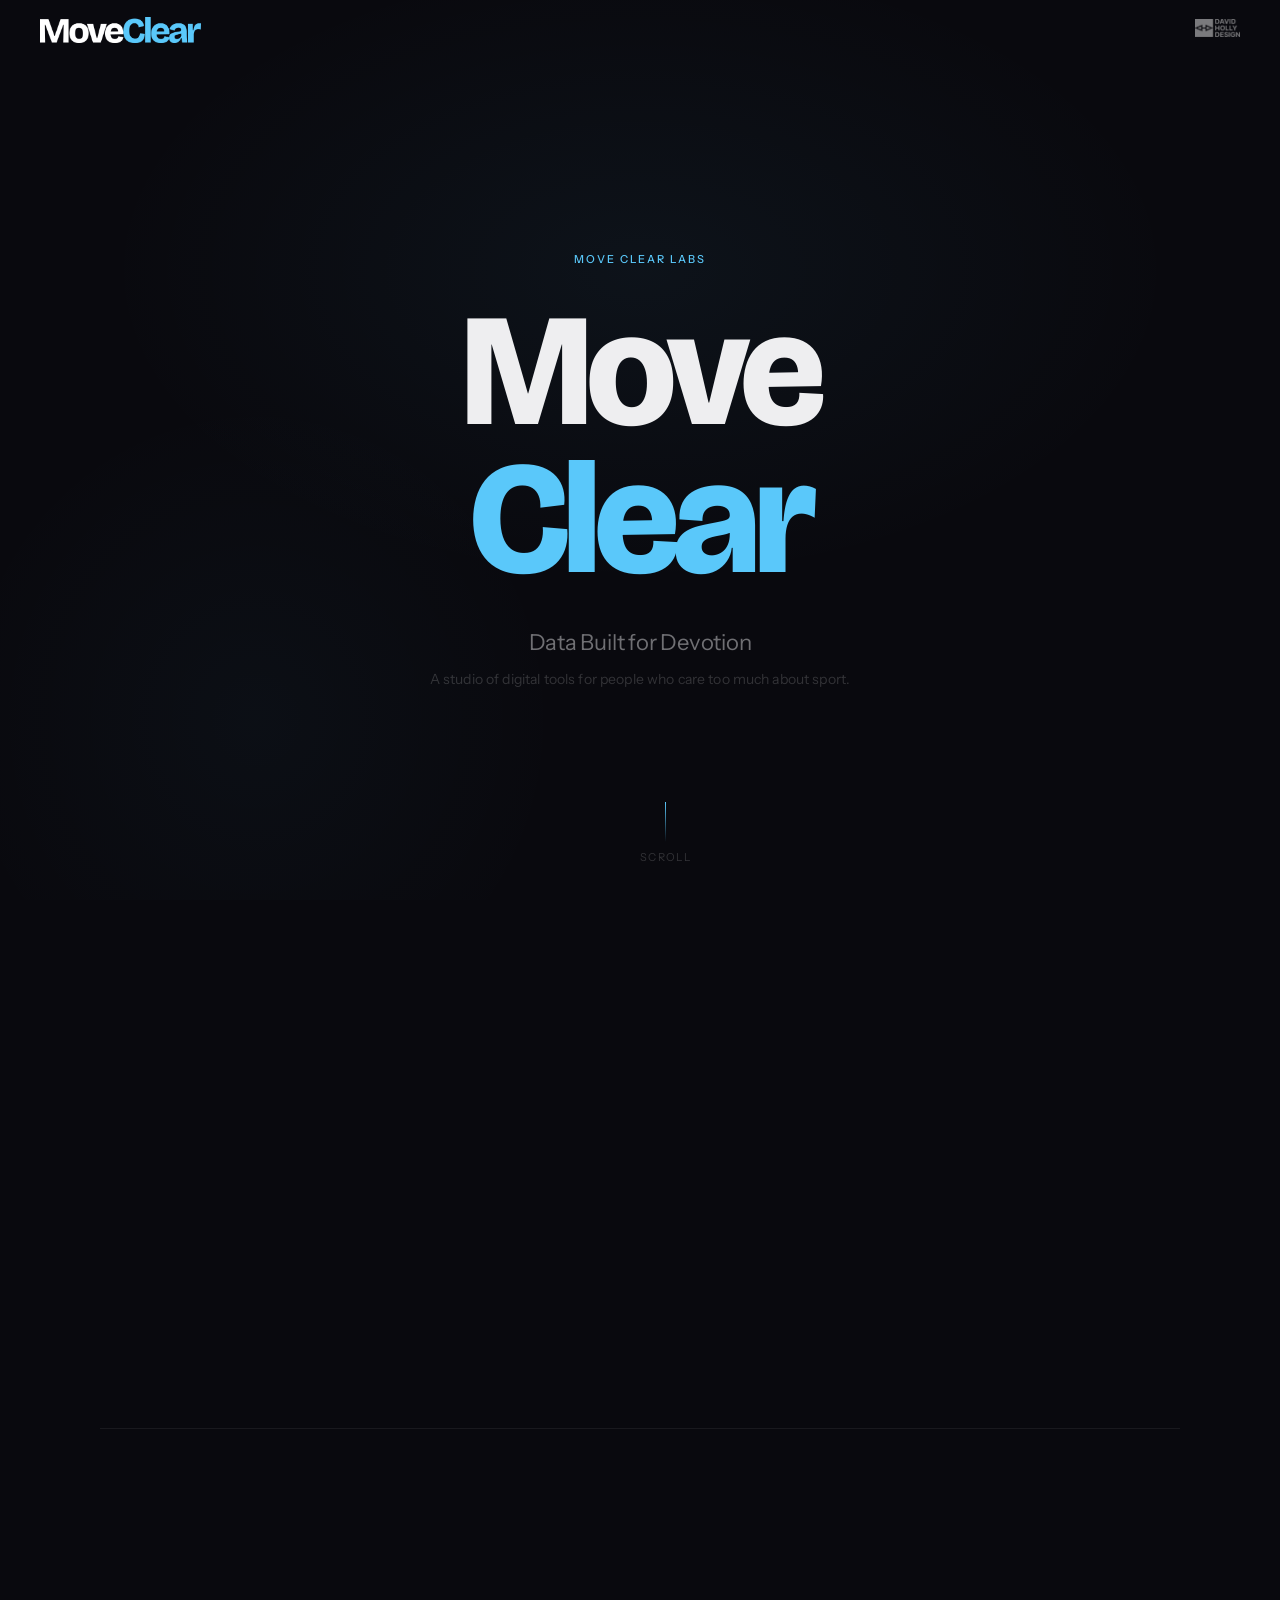
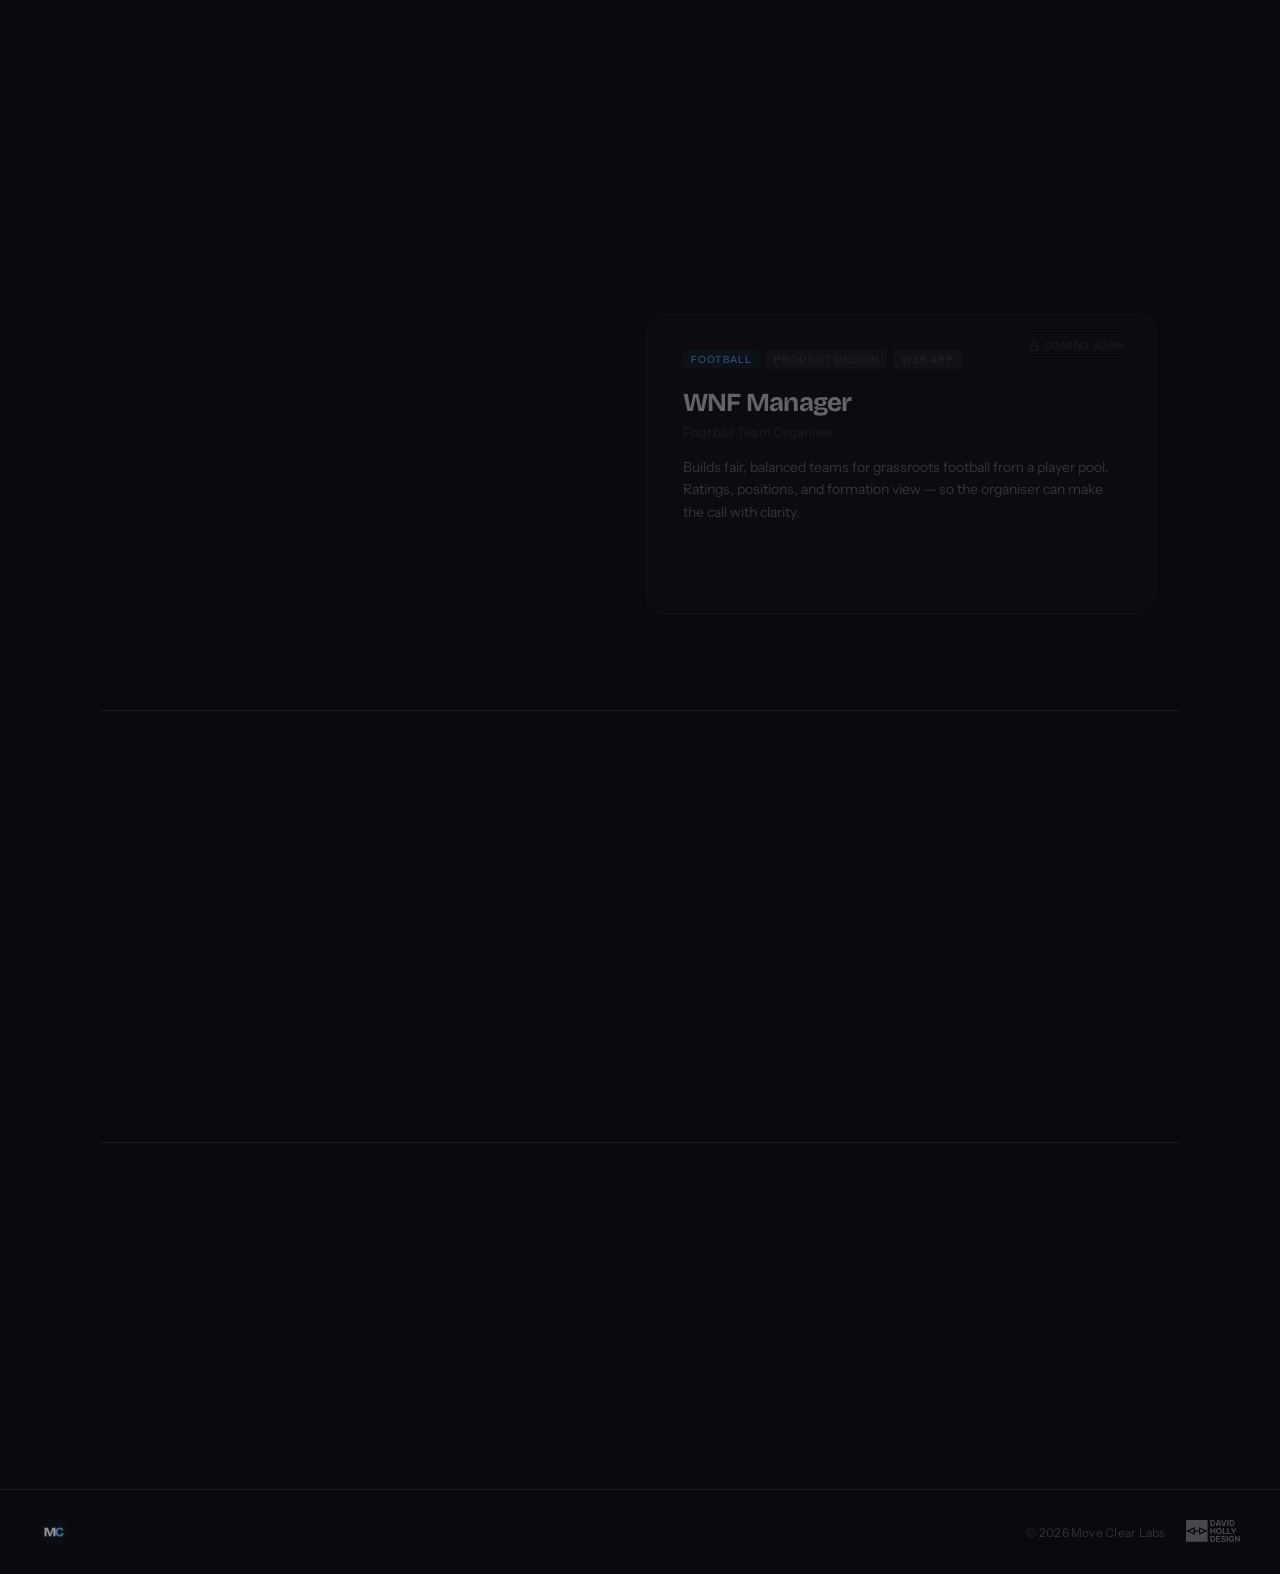
==== index.html @ 159df7cf "Initial commit — Move Clear marketing site Co-Authored-By: Claude Sonnet 4.6 <noreply@anthropic.com>" ====
<!DOCTYPE html>
<html lang="en">
<head>
  <meta charset="UTF-8">
  <meta name="viewport" content="width=device-width, initial-scale=1.0">
  <meta name="description" content="Move Clear — Data Built for Devotion. A studio of digital tools for people who care too much about sport.">
  <link rel="icon" type="image/png" href="MC_round.png">
  <title>Move Clear — Data Built for Devotion</title>
  <link rel="preconnect" href="https://fonts.googleapis.com">
  <link rel="preconnect" href="https://fonts.gstatic.com" crossorigin>
  <link href="https://fonts.googleapis.com/css2?family=Bricolage+Grotesque:opsz,wght@12..96,200..800&family=Instrument+Sans:wght@400;500&display=swap" rel="stylesheet">
  <style>
    *, *::before, *::after { box-sizing: border-box; margin: 0; padding: 0; }

    :root {
      --bg:           #09090E;
      --bg-card:      #0F0F16;
      --bg-card-hover:#141420;
      --text:         #EEEEF0;
      --text-muted:   rgba(238,238,240,0.45);
      --text-dim:     rgba(238,238,240,0.18);
      --blue:         #5AC8FA;
      --border:       rgba(238,238,240,0.07);
      --border-hover: rgba(238,238,240,0.14);
      --radius:       14px;
      --radius-lg:    20px;
    }

    html { scroll-behavior: smooth; }

    body {
      font-family: 'Instrument Sans', -apple-system, sans-serif;
      background: var(--bg);
      color: var(--text);
      -webkit-font-smoothing: antialiased;
      overflow-x: hidden;
    }

    /* ── NAV ──────────────────────────────────────────────────── */
    nav {
      position: fixed;
      top: 0; left: 0; right: 0;
      z-index: 100;
      height: 60px;
      display: flex;
      align-items: center;
      justify-content: space-between;
      padding: 0 40px;
      transition: background 0.4s ease, border-color 0.4s ease;
      border-bottom: 1px solid transparent;
    }
    nav.scrolled {
      background: rgba(9,9,14,0.82);
      border-color: var(--border);
      backdrop-filter: blur(20px);
      -webkit-backdrop-filter: blur(20px);
    }
    .nav-mc-logo {
      height: 26px;
      width: auto;
      display: block;
      transition: opacity 0.2s;
    }
    .nav-mc-logo:hover { opacity: 0.8; }
    .nav-dhd {
      height: 18px;
      width: auto;
      opacity: 0.5;
      transition: opacity 0.2s;
    }
    .nav-dhd:hover { opacity: 0.8; }

    /* ── HERO ─────────────────────────────────────────────────── */
    .hero {
      min-height: 100vh;
      display: flex;
      flex-direction: column;
      align-items: center;
      justify-content: center;
      text-align: center;
      padding: 120px 24px 80px;
      position: relative;
    }

    .hero::before {
      content: '';
      position: absolute;
      inset: 0;
      background:
        radial-gradient(ellipse 60% 50% at 50% 30%, rgba(90,200,250,0.05) 0%, transparent 70%),
        radial-gradient(ellipse 40% 60% at 20% 80%, rgba(90,200,250,0.03) 0%, transparent 60%);
      pointer-events: none;
    }

    .hero-eyebrow {
      font-size: 11px;
      font-weight: 500;
      letter-spacing: 0.18em;
      text-transform: uppercase;
      color: var(--blue);
      margin-bottom: 32px;
      opacity: 0;
      animation: fadeUp 0.8s ease 0.1s forwards;
    }

    .hero-wordmark {
      font-family: 'Bricolage Grotesque', sans-serif;
      font-size: clamp(72px, 13vw, 160px);
      font-weight: 800;
      line-height: 0.92;
      letter-spacing: -0.04em;
      color: var(--text);
      opacity: 0;
      animation: fadeUp 0.9s ease 0.2s forwards;
    }
    .hero-wordmark .c {
      color: var(--blue);
      display: block;
    }

    .hero-tagline {
      margin-top: 36px;
      font-size: clamp(17px, 2.5vw, 22px);
      font-weight: 400;
      color: var(--text-muted);
      letter-spacing: -0.01em;
      opacity: 0;
      animation: fadeUp 0.9s ease 0.4s forwards;
    }

    .hero-sub {
      margin-top: 14px;
      font-size: 14px;
      color: var(--text-dim);
      letter-spacing: 0.01em;
      opacity: 0;
      animation: fadeUp 0.9s ease 0.5s forwards;
    }

    .hero-scroll {
      position: absolute;
      bottom: 36px;
      left: 50%;
      transform: translateX(-50%);
      display: flex;
      flex-direction: column;
      align-items: center;
      gap: 8px;
      opacity: 0;
      animation: fadeUp 1s ease 1s forwards;
    }
    .hero-scroll span {
      font-size: 11px;
      letter-spacing: 0.12em;
      text-transform: uppercase;
      color: var(--text-dim);
    }
    .scroll-line {
      width: 1px;
      height: 40px;
      background: linear-gradient(to bottom, var(--blue), transparent);
      animation: pulse-line 2s ease infinite;
    }
    @keyframes pulse-line {
      0%, 100% { opacity: 0.4; }
      50% { opacity: 1; }
    }

    /* ── STATEMENT ────────────────────────────────────────────── */
    .statement {
      padding: 120px 24px;
      max-width: 900px;
      margin: 0 auto;
      text-align: center;
    }
    .statement-text {
      font-family: 'Bricolage Grotesque', sans-serif;
      font-size: clamp(28px, 4.5vw, 52px);
      font-weight: 300;
      line-height: 1.18;
      letter-spacing: -0.025em;
      color: var(--text);
    }
    .statement-text em {
      font-style: normal;
      color: var(--blue);
    }
    .statement-meta {
      margin-top: 32px;
      font-size: 15px;
      color: var(--text-muted);
      max-width: 560px;
      margin-left: auto;
      margin-right: auto;
      line-height: 1.6;
    }

    /* ── PRODUCTS ─────────────────────────────────────────────── */
    .products-section {
      padding: 40px 24px 120px;
      max-width: 1080px;
      margin: 0 auto;
    }
    .products-header {
      display: flex;
      align-items: flex-start;
      justify-content: space-between;
      gap: 20px;
      margin-bottom: 40px;
    }
    .products-label {
      font-size: 11px;
      font-weight: 500;
      letter-spacing: 0.18em;
      text-transform: uppercase;
      color: var(--text-dim);
      margin-bottom: 10px;
      padding-left: 2px;
    }
    .products-tagline {
      font-size: 14px;
      color: var(--text-muted);
      line-height: 1.55;
      letter-spacing: -0.005em;
      max-width: 400px;
    }
    .suite-live-badge {
      display: inline-flex;
      align-items: center;
      gap: 7px;
      font-size: 11px;
      font-weight: 500;
      letter-spacing: 0.06em;
      text-transform: uppercase;
      color: #34C759;
      background: rgba(52,199,89,0.08);
      border: 1px solid rgba(52,199,89,0.18);
      border-radius: 20px;
      padding: 6px 13px;
      flex-shrink: 0;
      margin-top: 2px;
    }
    .suite-live-dot {
      width: 6px;
      height: 6px;
      border-radius: 50%;
      background: #34C759;
      animation: pulse-dot 2s ease infinite;
    }
    .products-grid {
      display: grid;
      grid-template-columns: repeat(2, 1fr);
      gap: 12px;
    }

    .product-card {
      background: var(--bg-card);
      border: 1px solid var(--border);
      border-radius: var(--radius-lg);
      padding: 36px 36px 32px;
      display: flex;
      flex-direction: column;
      transition: background 0.3s ease, border-color 0.3s ease, transform 0.3s ease;
      position: relative;
      overflow: hidden;
    }
    .product-card::before {
      content: '';
      position: absolute;
      top: 0; left: 0; right: 0;
      height: 1px;
      background: linear-gradient(90deg, transparent, var(--card-accent, var(--blue)), transparent);
      opacity: 0;
      transition: opacity 0.4s ease;
    }
    .product-card:hover {
      background: var(--bg-card-hover);
      border-color: var(--border-hover);
      transform: translateY(-2px);
    }
    .product-card:hover::before { opacity: 1; }

    .card-tag-row {
      display: flex;
      gap: 6px;
      margin-bottom: 20px;
      flex-wrap: wrap;
    }
    .card-tag {
      font-size: 10px;
      font-weight: 500;
      letter-spacing: 0.1em;
      text-transform: uppercase;
      color: var(--text-dim);
      background: var(--border);
      border-radius: 4px;
      padding: 3px 8px;
    }
    .card-tag.accent {
      color: var(--card-accent, var(--blue));
      background: rgba(90,200,250,0.08);
    }

    .card-name {
      font-family: 'Bricolage Grotesque', sans-serif;
      font-size: 26px;
      font-weight: 700;
      letter-spacing: -0.03em;
      color: var(--text);
      line-height: 1.1;
      margin-bottom: 6px;
    }
    .card-subtitle {
      font-size: 13px;
      color: var(--text-dim);
      margin-bottom: 16px;
      letter-spacing: 0.01em;
    }
    .card-desc {
      font-size: 14px;
      line-height: 1.6;
      color: var(--text-muted);
      flex: 1;
    }
    .card-actions {
      margin-top: 24px;
      display: flex;
      align-items: center;
      gap: 8px;
    }
    .btn-visit, .btn-case-study {
      font-size: 13px;
      font-weight: 500;
      padding: 8px 14px;
      border-radius: 8px;
      text-decoration: none;
      display: inline-flex;
      align-items: center;
      gap: 5px;
      transition: opacity 0.2s, background 0.2s, border-color 0.2s, color 0.2s;
      cursor: pointer;
    }
    .btn-visit {
      color: var(--bg);
      background: var(--card-accent, var(--blue));
    }
    .btn-visit:hover { opacity: 0.82; }
    .btn-case-study {
      color: var(--text-muted);
      background: transparent;
      border: 1px solid var(--border);
    }
    .btn-case-study:hover {
      color: var(--text);
      border-color: var(--border-hover);
      background: var(--bg-card-hover);
    }
    .btn-visit svg, .btn-case-study svg { width: 11px; height: 11px; }

    .card-status-badge {
      position: absolute;
      top: 20px;
      right: 20px;
      font-size: 10px;
      font-weight: 500;
      letter-spacing: 0.06em;
      text-transform: uppercase;
      padding: 4px 10px;
      border-radius: 20px;
      display: inline-flex;
      align-items: center;
      gap: 5px;
    }
    .card-status-badge.live {
      color: #34C759;
      background: rgba(52,199,89,0.1);
      border: 1px solid rgba(52,199,89,0.18);
    }
    .card-status-badge.dev {
      color: #FF9F0A;
      background: rgba(255,159,10,0.08);
      border: 1px solid rgba(255,159,10,0.18);
    }
    .card-status-badge.coming-soon {
      color: var(--text-dim);
      background: transparent;
      border: 1px solid var(--border);
    }
    .card-live-dot {
      width: 5px;
      height: 5px;
      border-radius: 50%;
      background: currentColor;
      animation: pulse-dot 2s ease infinite;
    }

    .product-card.locked {
      opacity: 0.4;
      cursor: default;
    }
    .product-card.locked:hover {
      background: var(--bg-card);
      border-color: var(--border);
      transform: none;
    }
    .product-card.locked::before { display: none; }

    /* Product accent colours */
    .card-tag { --card-accent: var(--blue); }
    [data-product="tag"]       { --card-accent: #C8FF47; }
    [data-product="predictor"] { --card-accent: #FF453A; }
    [data-product="wembley"]   { --card-accent: #34C759; }
    [data-product="wnf"]       { --card-accent: #5AC8FA; }

    [data-product="tag"]       .card-tag.accent { color: #C8FF47; background: rgba(200,255,71,0.08); }
    [data-product="predictor"] .card-tag.accent { color: #FF453A; background: rgba(255,69,58,0.08); }
    [data-product="wembley"]   .card-tag.accent { color: #34C759; background: rgba(52,199,89,0.08); }
    [data-product="wnf"]       .card-tag.accent { color: #5AC8FA; background: rgba(90,200,250,0.08); }

    /* ── ABOUT ────────────────────────────────────────────────── */
    .about-section { padding: 80px 24px; max-width: 1080px; margin: 0 auto; }
    .about-eyebrow { font-size: 11px; font-weight: 500; letter-spacing: 0.18em; text-transform: uppercase; color: var(--text-dim); margin-bottom: 28px; }
    .about-layout { display: flex; align-items: flex-end; justify-content: space-between; gap: 48px; flex-wrap: wrap; }
    .about-text { flex: 1; min-width: 240px; }
    .about-name { font-family: 'Bricolage Grotesque', sans-serif; font-size: clamp(32px, 5vw, 52px); font-weight: 700; letter-spacing: -0.03em; line-height: 1.1; color: var(--text); margin-bottom: 8px; }
    .about-title { font-size: 13px; color: var(--blue); font-weight: 500; letter-spacing: 0.06em; text-transform: uppercase; margin-bottom: 20px; }
    .about-bio { font-size: 15px; line-height: 1.7; color: var(--text-muted); max-width: 520px; }
    .about-ctas { display: flex; flex-direction: column; gap: 10px; flex-shrink: 0; }
    .about-cta { display: inline-flex; align-items: center; gap: 8px; padding: 11px 22px; border-radius: 40px; border: 1px solid var(--border-hover); color: var(--text-muted); font-size: 13px; font-weight: 500; text-decoration: none; transition: color 0.2s, border-color 0.2s; white-space: nowrap; }
    .about-cta:hover { color: var(--text); border-color: rgba(238,238,240,0.35); }
    .about-cta svg { width: 12px; height: 12px; transition: transform 0.2s; }
    .about-cta:hover svg { transform: translateX(3px); }
    @media (max-width: 700px) { .about-layout { flex-direction: column; gap: 28px; align-items: flex-start; } .about-ctas { flex-direction: row; flex-wrap: wrap; } }

    /* ── CODA ─────────────────────────────────────────────────── */
    .coda {
      padding: 100px 24px 120px;
      text-align: center;
    }
    .coda-line {
      font-family: 'Bricolage Grotesque', sans-serif;
      font-size: clamp(32px, 5vw, 64px);
      font-weight: 700;
      letter-spacing: -0.035em;
      color: var(--text-dim);
      line-height: 1.1;
    }
    .coda-line span {
      color: var(--text);
      position: relative;
    }
    .coda-line span::after {
      content: '';
      position: absolute;
      bottom: -4px; left: 0; right: 0;
      height: 2px;
      background: var(--blue);
      transform: scaleX(0);
      transform-origin: left;
      transition: transform 0.6s ease;
    }
    .coda:hover .coda-line span::after { transform: scaleX(1); }
    .coda-byline {
      margin-top: 40px;
      font-size: 13px;
      color: var(--text-dim);
      letter-spacing: 0.03em;
    }
    .coda-byline a {
      color: var(--text-muted);
      text-decoration: none;
      border-bottom: 1px solid var(--border);
      transition: color 0.2s, border-color 0.2s;
    }
    .coda-byline a:hover { color: var(--text); border-color: var(--text-muted); }

    /* ── FOOTER ───────────────────────────────────────────────── */
    footer {
      padding: 28px 40px;
      border-top: 1px solid var(--border);
      display: flex;
      align-items: center;
      justify-content: space-between;
    }
    .footer-mc-logo {
      height: 28px;
      width: 28px;
      border-radius: 50%;
      display: block;
      opacity: 0.6;
      transition: opacity 0.2s;
    }
    .footer-mc-logo:hover { opacity: 1; }
    .footer-right {
      display: flex;
      align-items: center;
      gap: 20px;
      font-size: 12px;
      color: var(--text-dim);
      letter-spacing: 0.02em;
    }
    .footer-dhd {
      height: 22px;
      width: auto;
      opacity: 0.28;
      transition: opacity 0.2s;
    }
    .footer-dhd:hover { opacity: 0.6; }

    /* ── SCROLL REVEALS ───────────────────────────────────────── */
    .reveal {
      opacity: 0;
      transform: translateY(24px);
      transition: opacity 0.7s ease, transform 0.7s ease;
    }
    .reveal.visible {
      opacity: 1;
      transform: translateY(0);
    }
    .reveal-delay-1 { transition-delay: 0.1s; }
    .reveal-delay-2 { transition-delay: 0.2s; }
    .reveal-delay-3 { transition-delay: 0.3s; }
    .reveal-delay-4 { transition-delay: 0.4s; }

    /* ── DIVIDER ──────────────────────────────────────────────── */
    .section-divider {
      width: 100%;
      height: 1px;
      background: var(--border);
      max-width: 1080px;
      margin: 0 auto;
    }

    /* ── ANIMATIONS ───────────────────────────────────────────── */
    @keyframes fadeUp {
      from { opacity: 0; transform: translateY(20px); }
      to   { opacity: 1; transform: translateY(0); }
    }
    @keyframes pulse-dot {
      0%, 100% { opacity: 1; }
      50% { opacity: 0.3; }
    }

    /* ── RESPONSIVE ───────────────────────────────────────────── */
    @media (max-width: 700px) {
      nav { padding: 0 20px; }
      .products-grid { grid-template-columns: 1fr; }
      .product-card { padding: 28px 24px 24px; }
      .products-header { flex-direction: column; gap: 14px; }
      .card-actions { flex-wrap: wrap; }
      footer { flex-direction: column; gap: 8px; text-align: center; }
      .hero-scroll { display: none; }
    }

    @media (max-width: 500px) {
      .hero-wordmark { letter-spacing: -0.03em; }
    }
  </style>
</head>
<body>

  <!-- NAV -->
  <nav id="nav">
    <a href="#"><img src="moveclear_logo.png" alt="Move Clear" class="nav-mc-logo"></a>
    <a href="https://d4vidholly.github.io/" target="_blank" rel="noopener"><img src="DHD_logo.png" alt="DHD" class="nav-dhd"></a>
  </nav>

  <!-- HERO -->
  <section class="hero">
    <p class="hero-eyebrow">Move Clear Labs</p>
    <h1 class="hero-wordmark">
      Move<span class="c">Clear</span>
    </h1>
    <p class="hero-tagline">Data Built for Devotion</p>
    <p class="hero-sub">A studio of digital tools for people who care too much about sport.</p>
    <div class="hero-scroll">
      <div class="scroll-line"></div>
      <span>Scroll</span>
    </div>
  </section>

  <!-- STATEMENT -->
  <section class="statement">
    <p class="statement-text reveal">
      Every tool in the suite does one thing: gives you a&nbsp;<em>sharper, truer read</em> on the game you&rsquo;re already in.
    </p>
    <p class="statement-meta reveal reveal-delay-2">
      Not for casual observers. For the Parkrun runner tracking every split. The supporter who commits their predictions before a ball is kicked. The person who has played the same board game their whole life. The devoted.
    </p>
  </section>

  <div class="section-divider"></div>

  <!-- PRODUCTS -->
  <section class="products-section">
    <div class="products-header reveal">
      <div>
        <p class="products-label">The suite</p>
        <p class="products-tagline">Not your typical case studies. These are unapologetically niche tools built for people who care too much.</p>
      </div>
      <span class="suite-live-badge">
        <span class="suite-live-dot"></span>
        Live
      </span>
    </div>
    <div class="products-grid">

      <div class="product-card reveal reveal-delay-1" data-product="predictor">
        <span class="card-status-badge live"><span class="card-live-dot"></span>Live</span>
        <div class="card-tag-row">
          <span class="card-tag accent">Football</span>
          <span class="card-tag">UX Design</span>
          <span class="card-tag">Web App</span>
        </div>
        <p class="card-name">Boro Predictor</p>
        <p class="card-subtitle">Season Score Predictor</p>
        <p class="card-desc">Predict every Middlesbrough fixture before the season starts. Commit your belief, track your score, and see your season unfold before a ball is kicked.</p>
        <div class="card-actions">
          <a class="btn-visit" href="https://d4vidholly.github.io/Boro-Predictor-2526/landing/" target="_blank" rel="noopener">Visit <svg viewBox="0 0 11 11" fill="none" xmlns="http://www.w3.org/2000/svg"><path d="M1 5.5h9M5.5 1l4.5 4.5-4.5 4.5" stroke="currentColor" stroke-width="1.4" stroke-linecap="round" stroke-linejoin="round"/></svg></a>
          <a class="btn-case-study" href="moveclear-predictor.html">Case study</a>
        </div>
      </div>

      <div class="product-card reveal reveal-delay-2" data-product="wembley">
        <span class="card-status-badge live"><span class="card-live-dot"></span>Live</span>
        <div class="card-tag-row">
          <span class="card-tag accent">FA Cup</span>
          <span class="card-tag">Front-End</span>
          <span class="card-tag">Web App</span>
        </div>
        <p class="card-name">Wembley</p>
        <p class="card-subtitle">FA Cup Board Game Companion</p>
        <p class="card-desc">A browser companion to the classic Wembley board game. All the nostalgia, none of the lost dice. Move clear of every opponent on the road to the final.</p>
        <div class="card-actions">
          <a class="btn-visit" href="https://d4vidholly.github.io/wembley-game/" target="_blank" rel="noopener">Visit <svg viewBox="0 0 11 11" fill="none" xmlns="http://www.w3.org/2000/svg"><path d="M1 5.5h9M5.5 1l4.5 4.5-4.5 4.5" stroke="currentColor" stroke-width="1.4" stroke-linecap="round" stroke-linejoin="round"/></svg></a>
          <a class="btn-case-study" href="moveclear-wembley.html">Case study</a>
        </div>
      </div>

      <div class="product-card reveal reveal-delay-3" data-product="tag">
        <span class="card-status-badge live"><span class="card-live-dot"></span>Live</span>
        <div class="card-tag-row">
          <span class="card-tag accent">Running</span>
          <span class="card-tag">UX Design</span>
          <span class="card-tag">Data</span>
        </div>
        <p class="card-name">TAG Running</p>
        <p class="card-subtitle">True Age Grading</p>
        <p class="card-desc">Benchmarks your 5K time against local Parkrun course records — not world standards. Finally, a fair and honest read on where you actually stand.</p>
        <div class="card-actions">
          <a class="btn-visit" href="https://d4vidholly.github.io/TAG-running//" target="_blank" rel="noopener">Visit <svg viewBox="0 0 11 11" fill="none" xmlns="http://www.w3.org/2000/svg"><path d="M1 5.5h9M5.5 1l4.5 4.5-4.5 4.5" stroke="currentColor" stroke-width="1.4" stroke-linecap="round" stroke-linejoin="round"/></svg></a>
          <a class="btn-case-study" href="moveclear-tag.html">Case study</a>
        </div>
      </div>

      <div class="product-card locked reveal reveal-delay-4" data-product="wnf">
        <span class="card-status-badge coming-soon"><svg viewBox="0 0 11 13" fill="none" xmlns="http://www.w3.org/2000/svg" style="width:10px;height:10px"><rect x="0.65" y="5.65" width="9.7" height="6.7" rx="1.65" stroke="currentColor" stroke-width="1.3"/><path d="M2.5 5.5V3.5a3 3 0 016 0v2" stroke="currentColor" stroke-width="1.3" stroke-linecap="round"/></svg>Coming soon</span>
        <div class="card-tag-row">
          <span class="card-tag accent">Football</span>
          <span class="card-tag">Product Design</span>
          <span class="card-tag">Web App</span>
        </div>
        <p class="card-name">WNF Manager</p>
        <p class="card-subtitle">Football Team Organiser</p>
        <p class="card-desc">Builds fair, balanced teams for grassroots football from a player pool. Ratings, positions, and formation view — so the organiser can make the call with clarity.</p>
      </div>

    </div>
  </section>

  <!-- ABOUT -->
  <div class="section-divider"></div>
  <section class="about-section">
    <div class="reveal">
      <p class="about-eyebrow">The maker</p>
      <div class="about-layout">
        <div class="about-text">
          <h2 class="about-name">David Holly</h2>
          <p class="about-title">Product Designer</p>
          <p class="about-bio">UX and Product Designer who identifies problems worth solving and moves them all the way to shipped. The work here is sports-obsessed — the skills aren't. If you've got a community worth designing for, a process that deserves better than a spreadsheet, or an idea that's been sitting in your notes too long, I'm interested.</p>
        </div>
        <div class="about-ctas">
          <a href="https://www.linkedin.com/in/davidhollydesign/" target="_blank" rel="noopener" class="about-cta">
            LinkedIn
            <svg viewBox="0 0 14 14" fill="none"><path d="M1 7h12M7 1l6 6-6 6" stroke="currentColor" stroke-width="1.5" stroke-linecap="round" stroke-linejoin="round"/></svg>
          </a>
          <a href="mailto:davidhollyux@gmail.com" class="about-cta">
            Get in touch
            <svg viewBox="0 0 14 14" fill="none"><path d="M1 7h12M7 1l6 6-6 6" stroke="currentColor" stroke-width="1.5" stroke-linecap="round" stroke-linejoin="round"/></svg>
          </a>
        </div>
      </div>
    </div>
  </section>

  <!-- CODA -->
  <div class="section-divider"></div>
  <section class="coda">
    <p class="coda-line reveal">
      <span>See clear.</span> Move clear.
    </p>
    <p class="coda-byline reveal reveal-delay-2">
      Move Clear Labs &mdash; a product studio by <a href="https://d4vidholly.github.io/" target="_blank" rel="noopener">DHD</a>
    </p>
  </section>

  <!-- FOOTER -->
  <footer>
    <a href="#"><img src="MC_round.png" alt="Move Clear" class="footer-mc-logo"></a>
    <span class="footer-right">
      <span>&copy; 2026 Move Clear Labs</span>
      <a href="https://d4vidholly.github.io/" target="_blank" rel="noopener"><img src="DHD_logo.png" alt="DHD" class="footer-dhd"></a>
    </span>
  </footer>

  <script>
    // Nav scroll state
    const nav = document.getElementById('nav');
    window.addEventListener('scroll', () => {
      nav.classList.toggle('scrolled', window.scrollY > 40);
    }, { passive: true });

    // Scroll reveal
    const reveals = document.querySelectorAll('.reveal');
    const observer = new IntersectionObserver((entries) => {
      entries.forEach(entry => {
        if (entry.isIntersecting) {
          entry.target.classList.add('visible');
          observer.unobserve(entry.target);
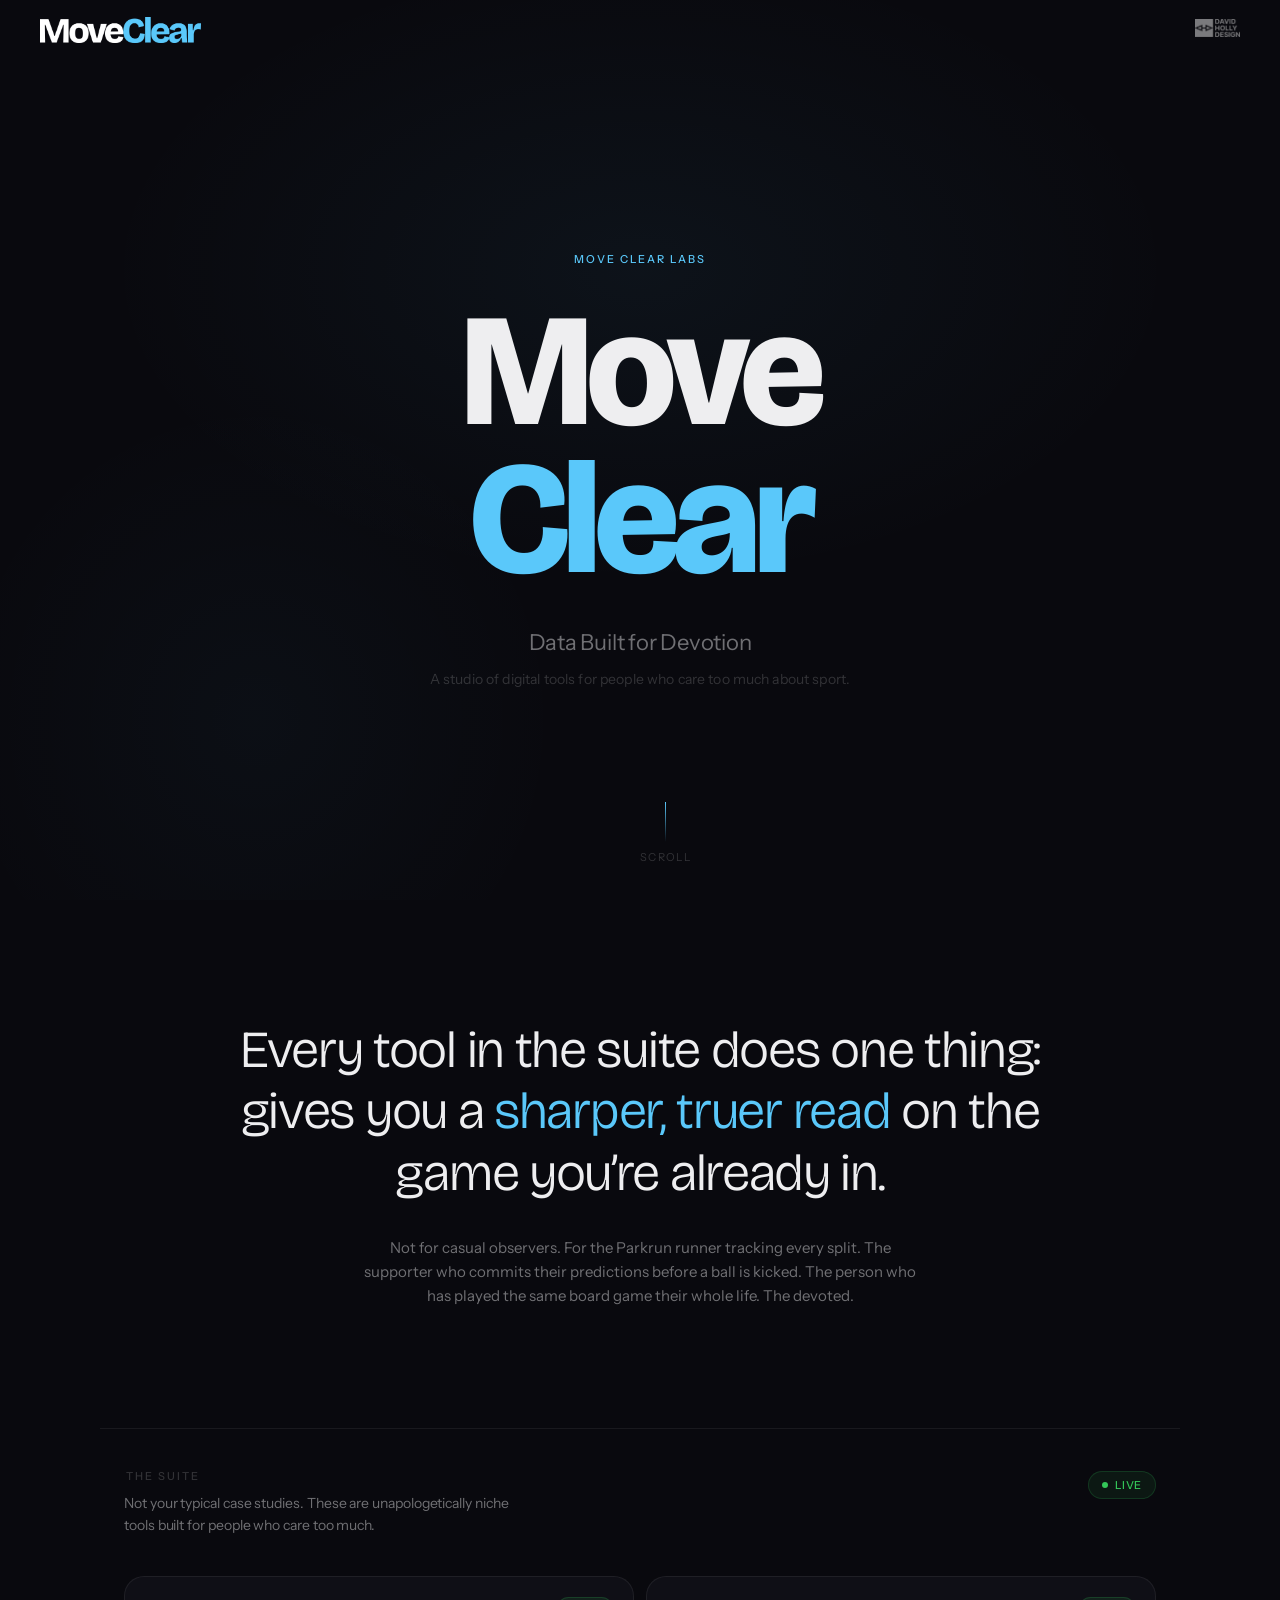
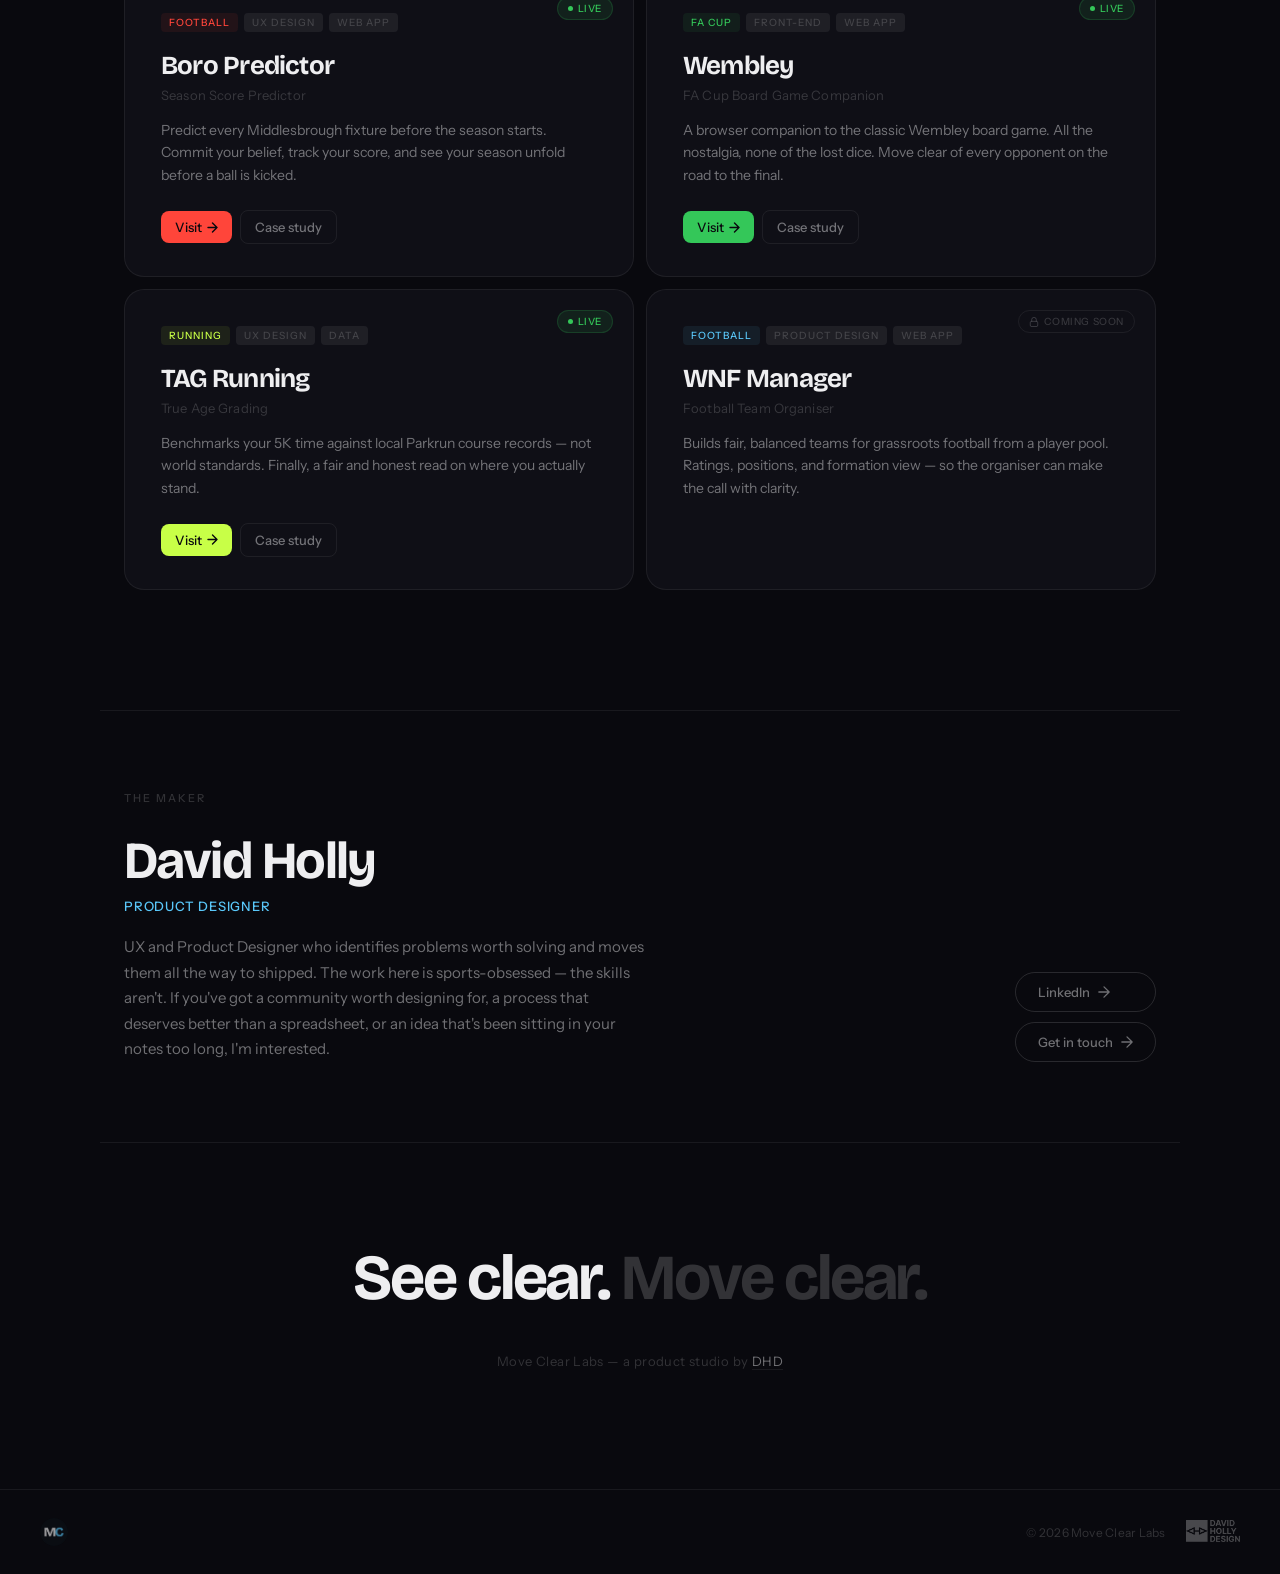
==== commit 1c488ba6: "Fix truncated JS causing all scroll-reveal sections to stay hidden The IntersectionObserver callback" ====
--- a/index.html
+++ b/index.html
@@ -727,3 +727,10 @@
         if (entry.isIntersecting) {
           entry.target.classList.add('visible');
           observer.unobserve(entry.target);
+        }
+      });
+    }, { threshold: 0.12 });
+    reveals.forEach(el => observer.observe(el));
+  </script>
+</body>
+</html>
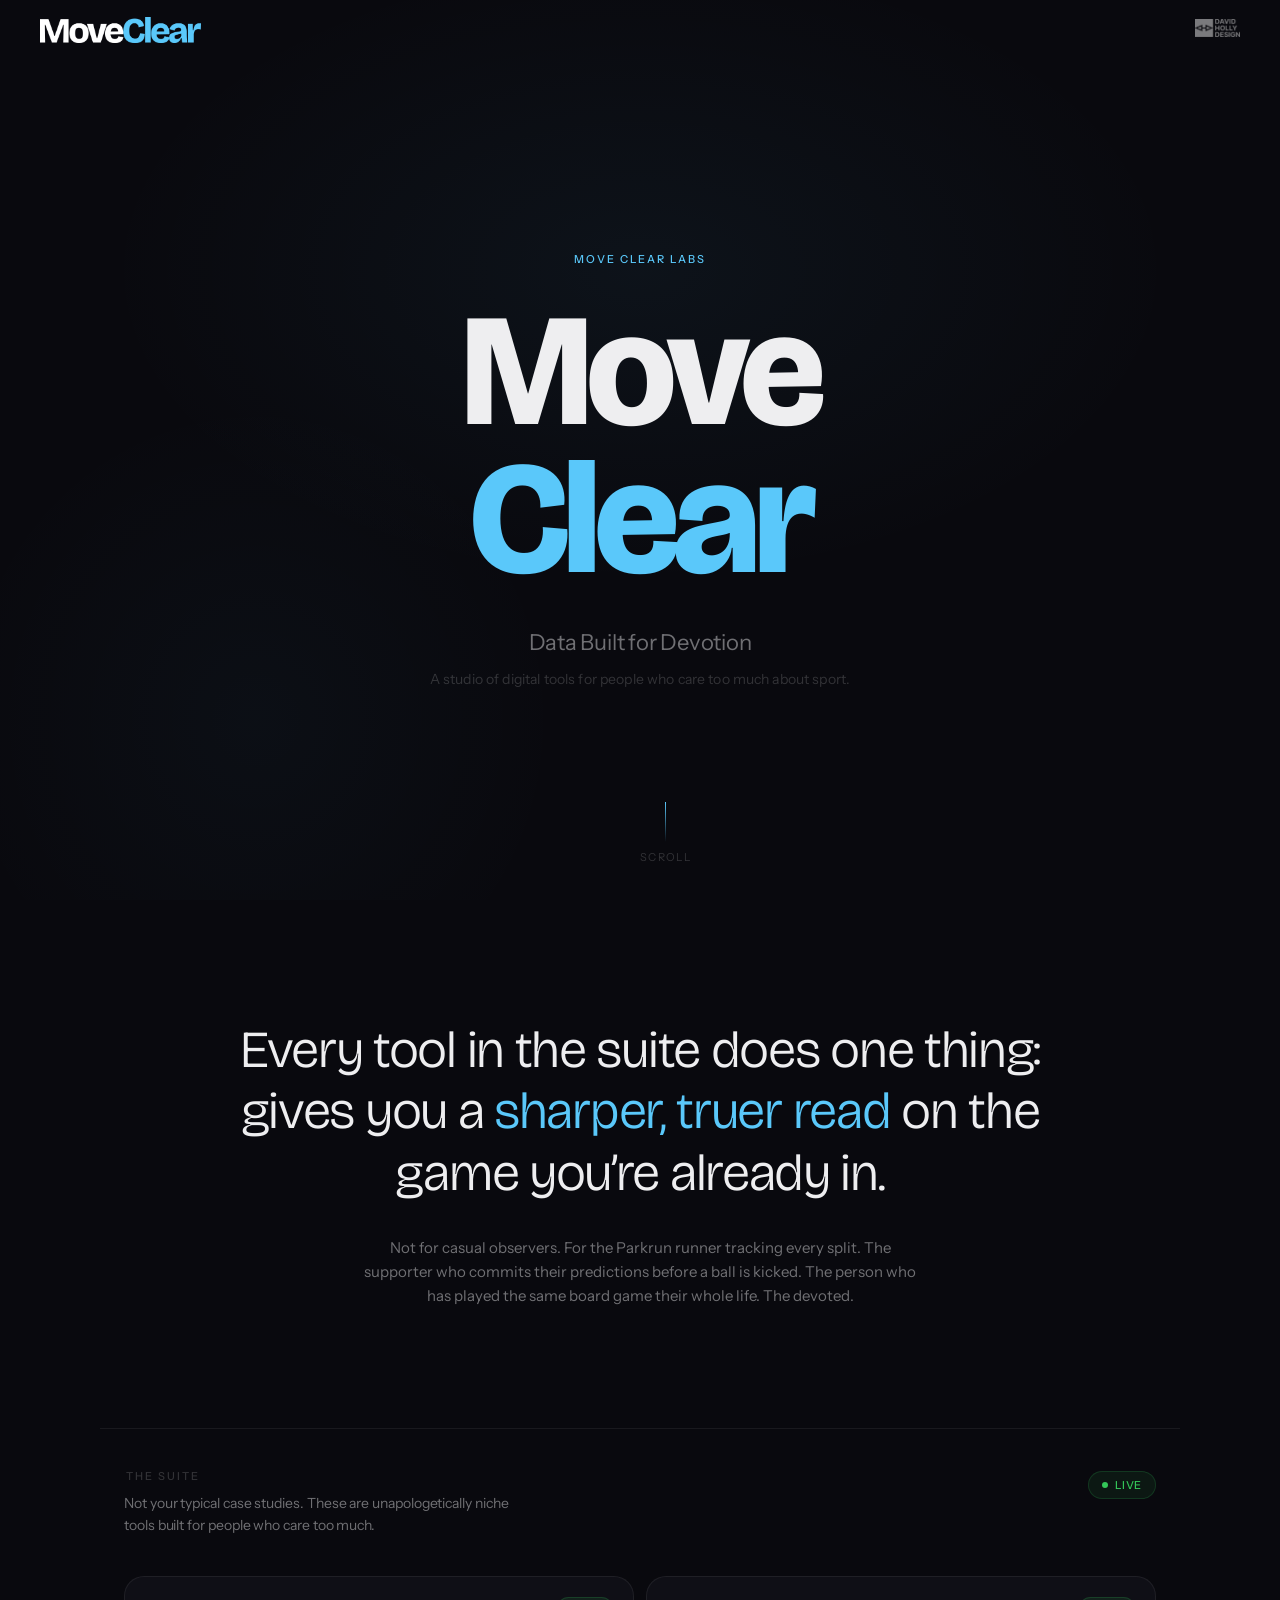
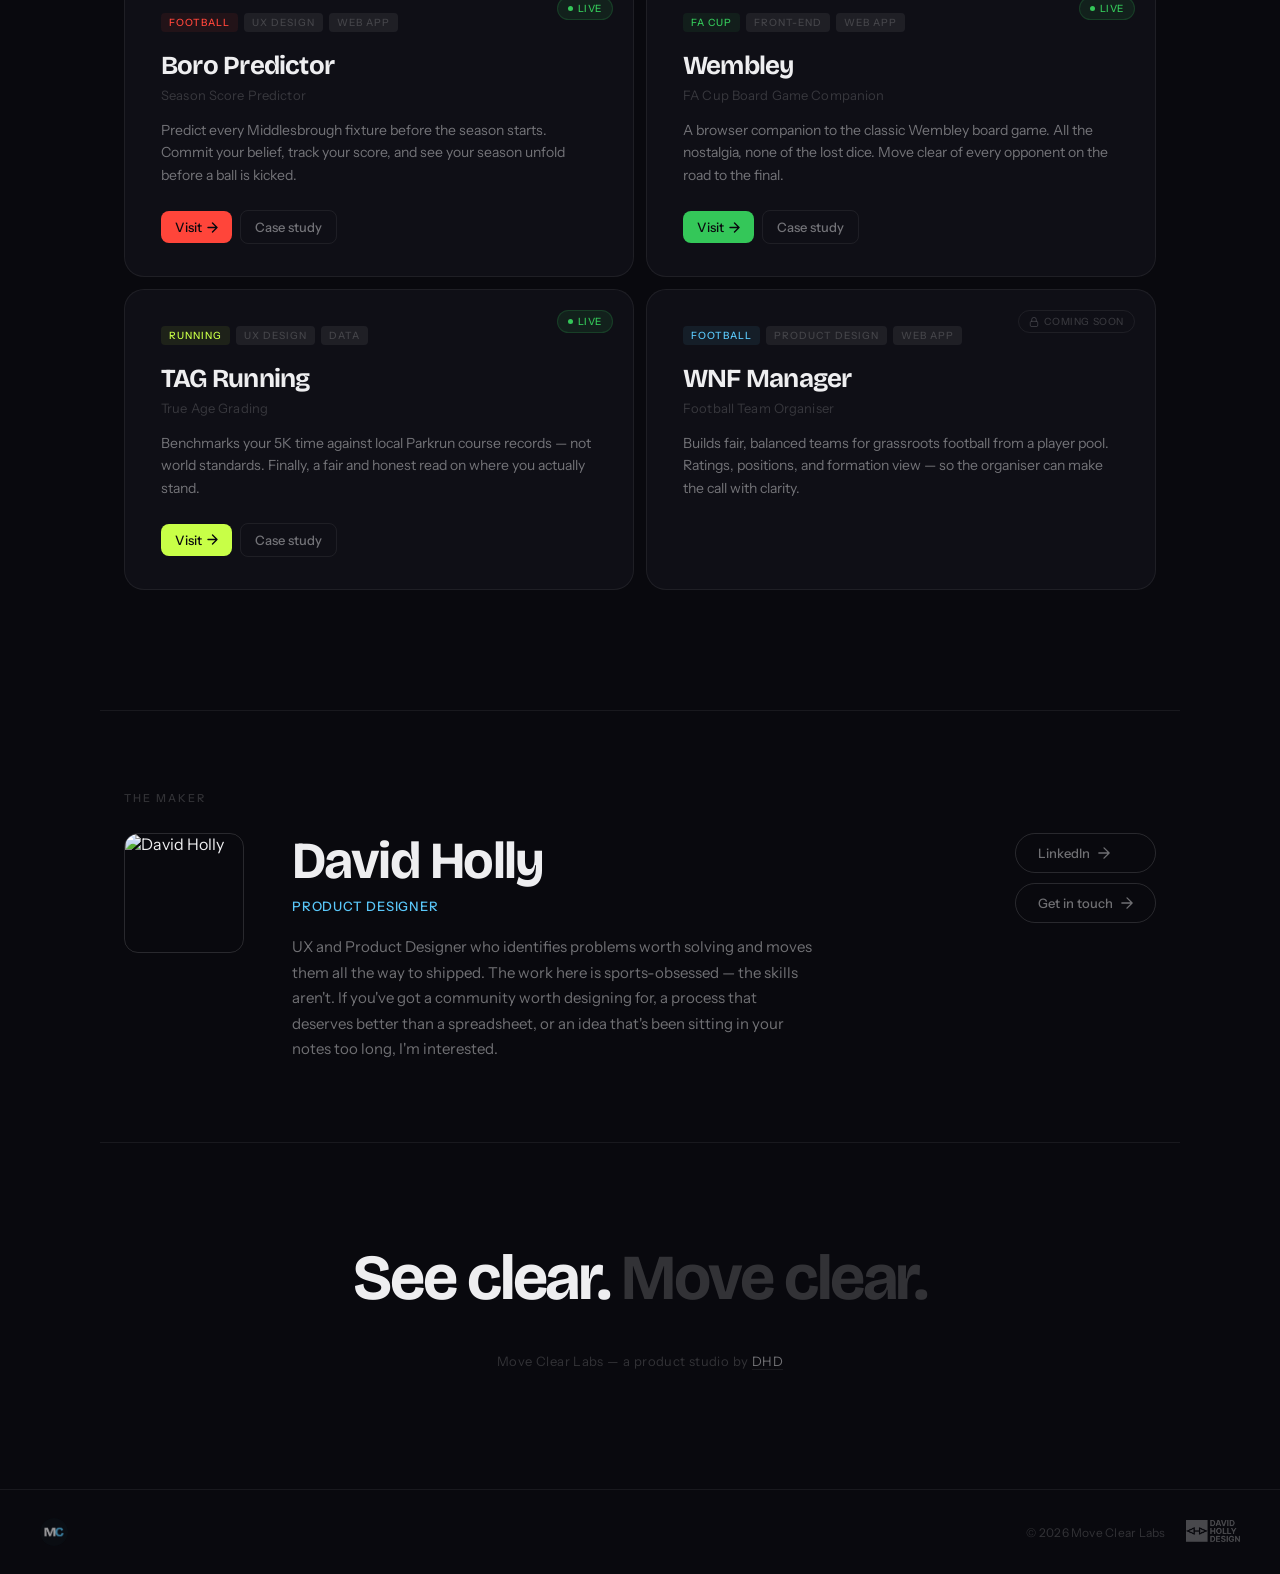
==== commit dc3e13b4: "Add Open Graph and Twitter Card social sharing meta tags to all pages Co-Authored-By: Claude Sonnet " ====
--- a/index.html
+++ b/index.html
@@ -6,6 +6,20 @@
   <meta name="description" content="Move Clear — Data Built for Devotion. A studio of digital tools for people who care too much about sport.">
   <link rel="icon" type="image/png" href="MC_round.png">
   <title>Move Clear — Data Built for Devotion</title>
+  <!-- Open Graph -->
+  <meta property="og:type" content="website">
+  <meta property="og:site_name" content="Move Clear">
+  <meta property="og:title" content="Move Clear — Data Built for Devotion">
+  <meta property="og:description" content="A studio of digital tools for people who care too much about sport.">
+  <meta property="og:url" content="https://d4vidholly.github.io/moveclear/">
+  <meta property="og:image" content="https://d4vidholly.github.io/moveclear/moveclear_social.png">
+  <meta property="og:image:width" content="1280">
+  <meta property="og:image:height" content="640">
+  <!-- Twitter Card -->
+  <meta name="twitter:card" content="summary_large_image">
+  <meta name="twitter:title" content="Move Clear — Data Built for Devotion">
+  <meta name="twitter:description" content="A studio of digital tools for people who care too much about sport.">
+  <meta name="twitter:image" content="https://d4vidholly.github.io/moveclear/moveclear_social.png">
   <link rel="preconnect" href="https://fonts.googleapis.com">
   <link rel="preconnect" href="https://fonts.gstatic.com" crossorigin>
   <link href="https://fonts.googleapis.com/css2?family=Bricolage+Grotesque:opsz,wght@12..96,200..800&family=Instrument+Sans:wght@400;500&display=swap" rel="stylesheet">
@@ -420,7 +434,8 @@
     /* ── ABOUT ────────────────────────────────────────────────── */
     .about-section { padding: 80px 24px; max-width: 1080px; margin: 0 auto; }
     .about-eyebrow { font-size: 11px; font-weight: 500; letter-spacing: 0.18em; text-transform: uppercase; color: var(--text-dim); margin-bottom: 28px; }
-    .about-layout { display: flex; align-items: flex-end; justify-content: space-between; gap: 48px; flex-wrap: wrap; }
+    .about-layout { display: flex; align-items: flex-start; justify-content: space-between; gap: 48px; flex-wrap: wrap; }
+    .about-photo { width: 120px; height: 120px; border-radius: var(--radius); object-fit: cover; object-position: center top; border: 1px solid var(--border-hover); flex-shrink: 0; }
     .about-text { flex: 1; min-width: 240px; }
     .about-name { font-family: 'Bricolage Grotesque', sans-serif; font-size: clamp(32px, 5vw, 52px); font-weight: 700; letter-spacing: -0.03em; line-height: 1.1; color: var(--text); margin-bottom: 8px; }
     .about-title { font-size: 13px; color: var(--blue); font-weight: 500; letter-spacing: 0.06em; text-transform: uppercase; margin-bottom: 20px; }
@@ -430,7 +445,7 @@
     .about-cta:hover { color: var(--text); border-color: rgba(238,238,240,0.35); }
     .about-cta svg { width: 12px; height: 12px; transition: transform 0.2s; }
     .about-cta:hover svg { transform: translateX(3px); }
-    @media (max-width: 700px) { .about-layout { flex-direction: column; gap: 28px; align-items: flex-start; } .about-ctas { flex-direction: row; flex-wrap: wrap; } }
+    @media (max-width: 700px) { .about-layout { flex-direction: column; gap: 24px; align-items: flex-start; } .about-photo { width: 80px; height: 80px; } .about-ctas { flex-direction: row; flex-wrap: wrap; } }
 
     /* ── CODA ─────────────────────────────────────────────────── */
     .coda {
@@ -674,6 +689,7 @@
     <div class="reveal">
       <p class="about-eyebrow">The maker</p>
       <div class="about-layout">
+        <img src="profile.png" alt="David Holly" class="about-photo">
         <div class="about-text">
           <h2 class="about-name">David Holly</h2>
           <p class="about-title">Product Designer</p>
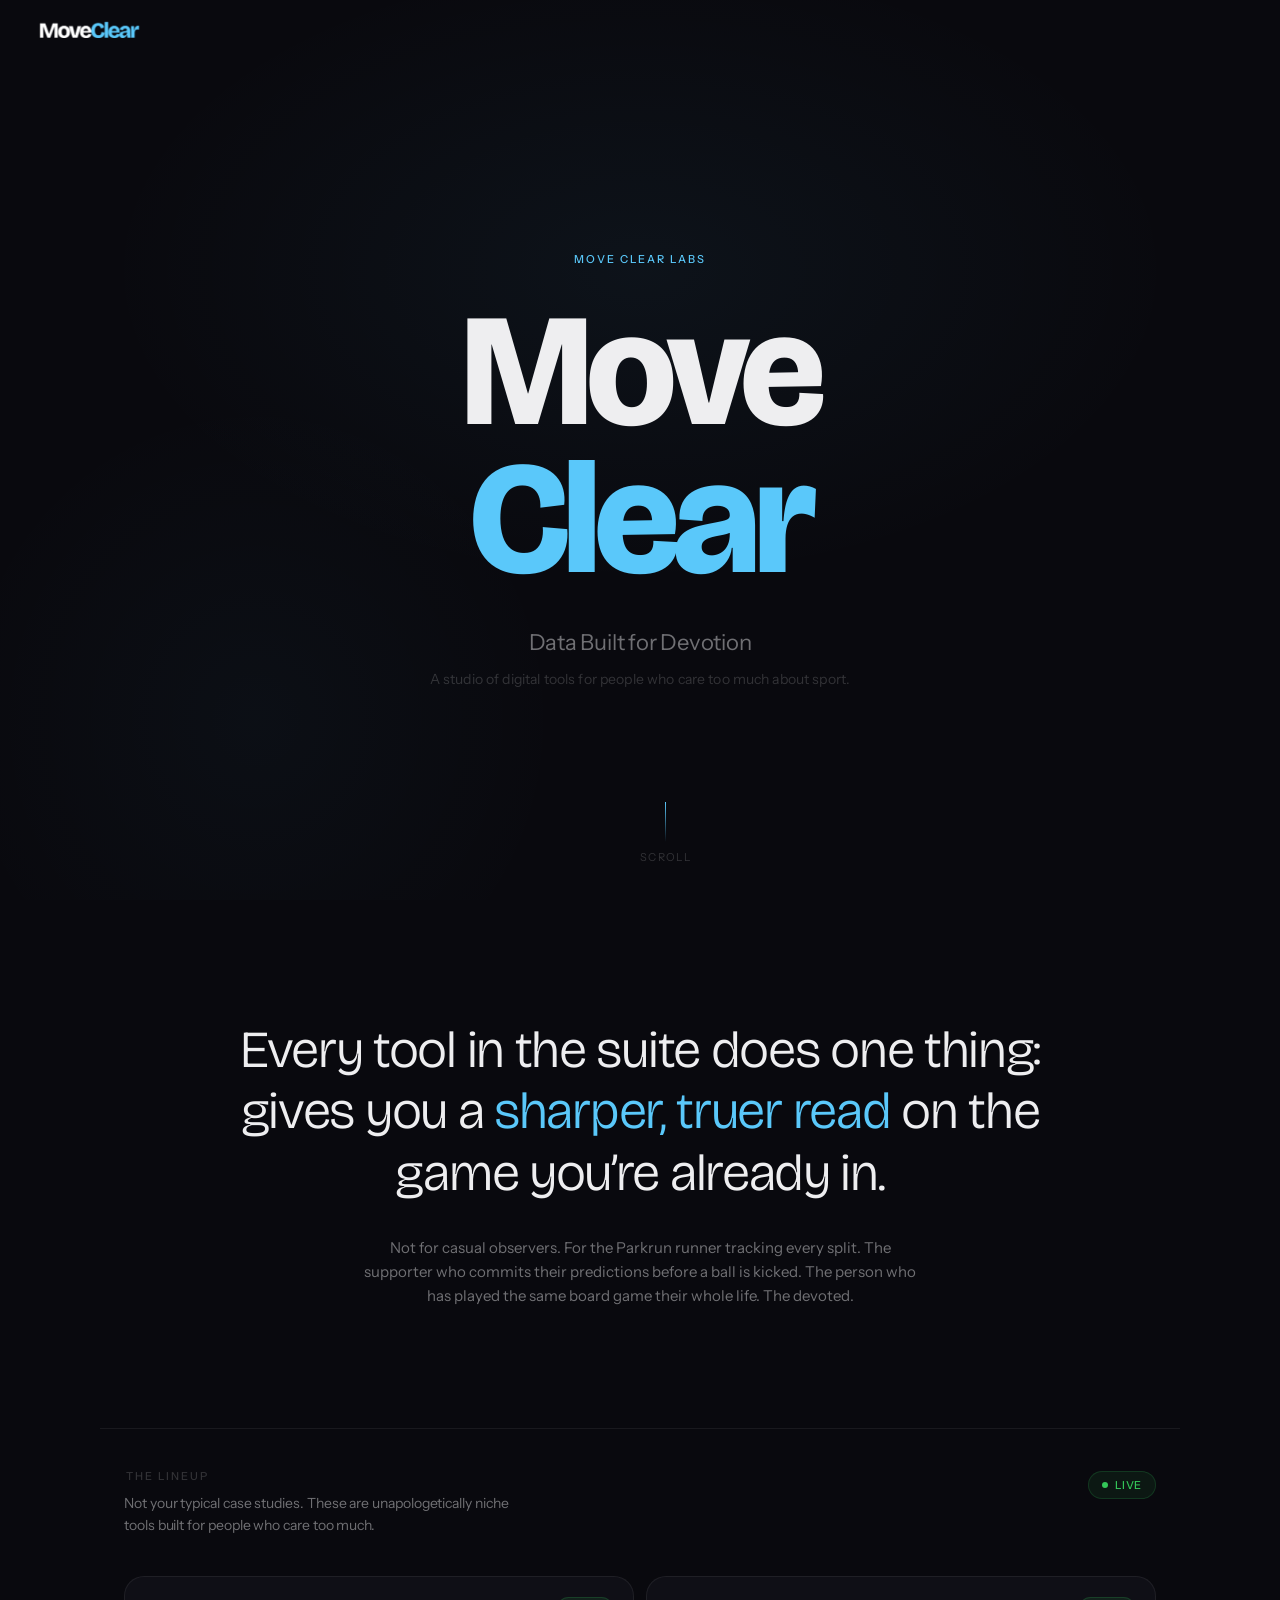
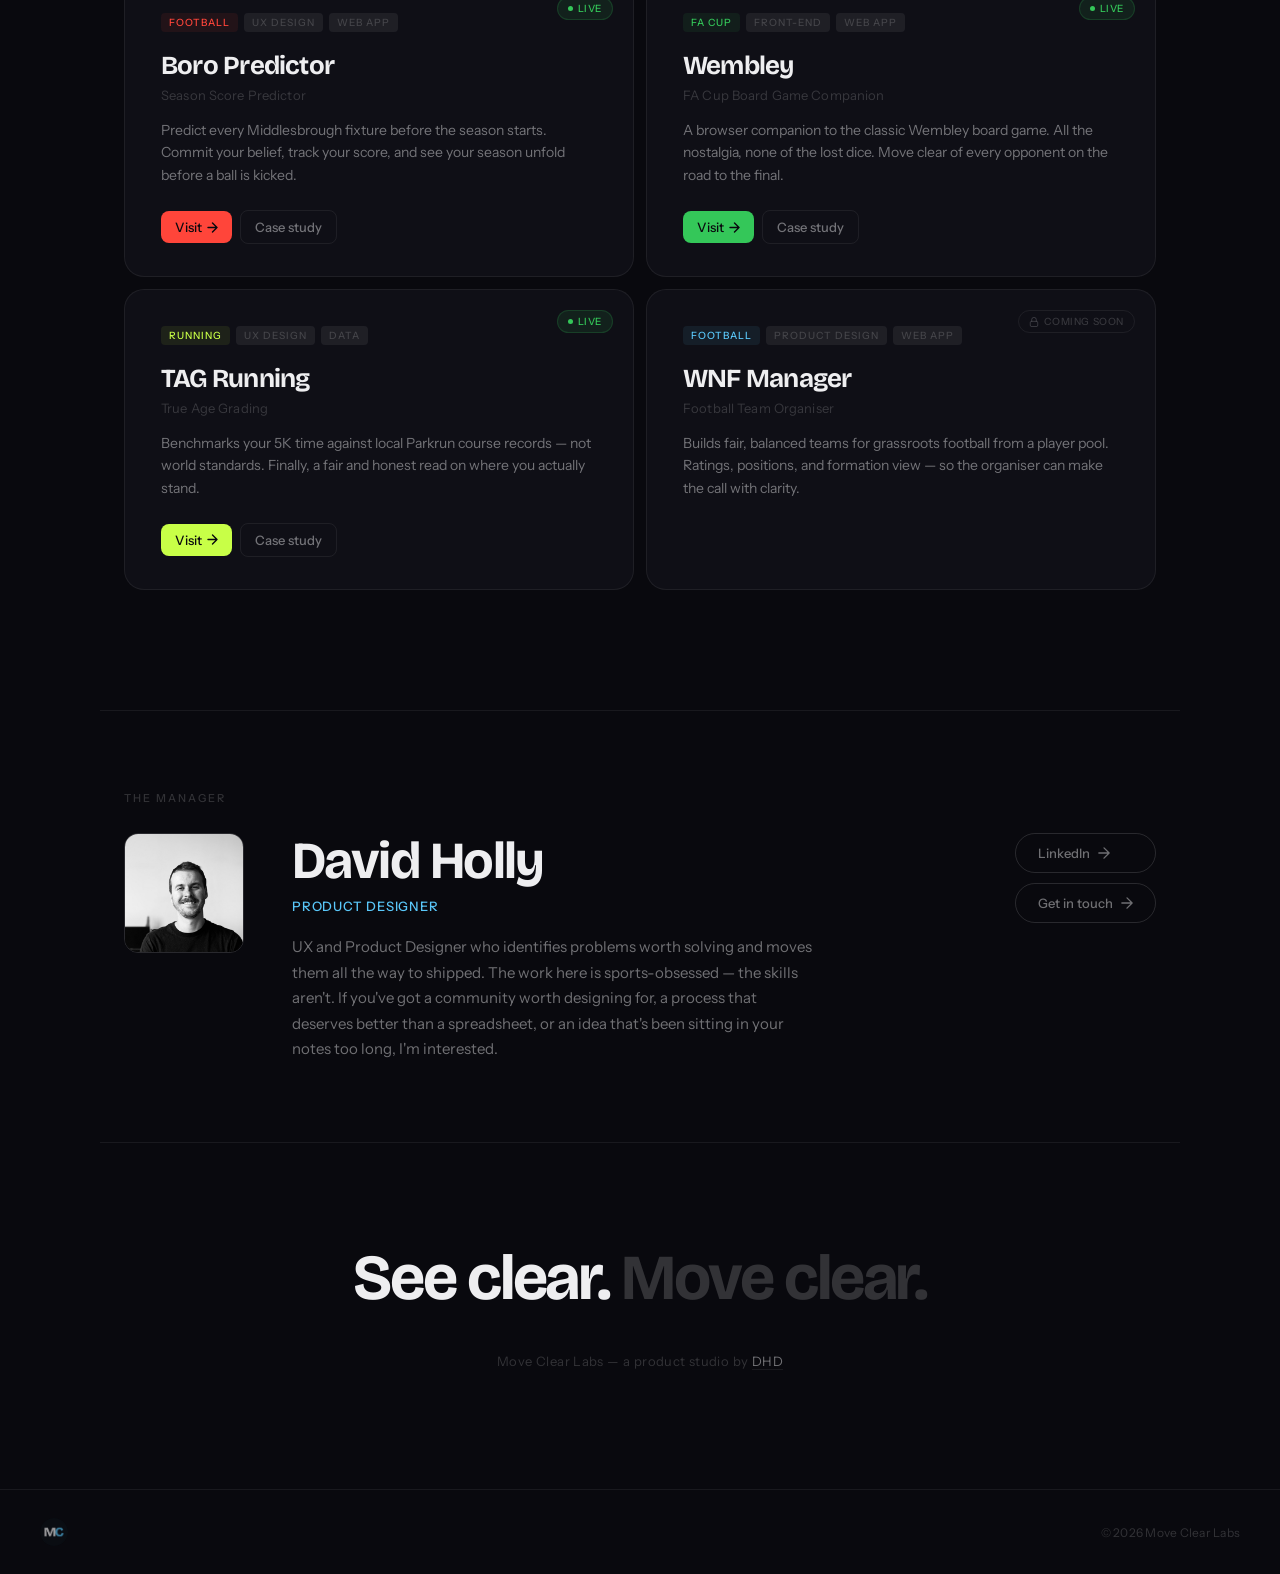
==== commit a35351d7: "Update labels, project tags, nav logo, and add profile image - Rename 'The suite' to 'the Lineup' an" ====
--- a/index.html
+++ b/index.html
@@ -70,19 +70,12 @@
       -webkit-backdrop-filter: blur(20px);
     }
     .nav-mc-logo {
-      height: 26px;
+      height: 16px;
       width: auto;
       display: block;
       transition: opacity 0.2s;
     }
     .nav-mc-logo:hover { opacity: 0.8; }
-    .nav-dhd {
-      height: 18px;
-      width: auto;
-      opacity: 0.5;
-      transition: opacity 0.2s;
-    }
-    .nav-dhd:hover { opacity: 0.8; }
 
     /* ── HERO ─────────────────────────────────────────────────── */
     .hero {
@@ -514,14 +507,6 @@
       color: var(--text-dim);
       letter-spacing: 0.02em;
     }
-    .footer-dhd {
-      height: 22px;
-      width: auto;
-      opacity: 0.28;
-      transition: opacity 0.2s;
-    }
-    .footer-dhd:hover { opacity: 0.6; }
-
     /* ── SCROLL REVEALS ───────────────────────────────────────── */
     .reveal {
       opacity: 0;
@@ -577,7 +562,6 @@
   <!-- NAV -->
   <nav id="nav">
     <a href="#"><img src="moveclear_logo.png" alt="Move Clear" class="nav-mc-logo"></a>
-    <a href="https://d4vidholly.github.io/" target="_blank" rel="noopener"><img src="DHD_logo.png" alt="DHD" class="nav-dhd"></a>
   </nav>
 
   <!-- HERO -->
@@ -610,7 +594,7 @@
   <section class="products-section">
     <div class="products-header reveal">
       <div>
-        <p class="products-label">The suite</p>
+        <p class="products-label">the Lineup</p>
         <p class="products-tagline">Not your typical case studies. These are unapologetically niche tools built for people who care too much.</p>
       </div>
       <span class="suite-live-badge">
@@ -687,7 +671,7 @@
   <div class="section-divider"></div>
   <section class="about-section">
     <div class="reveal">
-      <p class="about-eyebrow">The maker</p>
+      <p class="about-eyebrow">the Manager</p>
       <div class="about-layout">
         <img src="profile.png" alt="David Holly" class="about-photo">
         <div class="about-text">
@@ -725,7 +709,6 @@
     <a href="#"><img src="MC_round.png" alt="Move Clear" class="footer-mc-logo"></a>
     <span class="footer-right">
       <span>&copy; 2026 Move Clear Labs</span>
-      <a href="https://d4vidholly.github.io/" target="_blank" rel="noopener"><img src="DHD_logo.png" alt="DHD" class="footer-dhd"></a>
     </span>
   </footer>
 
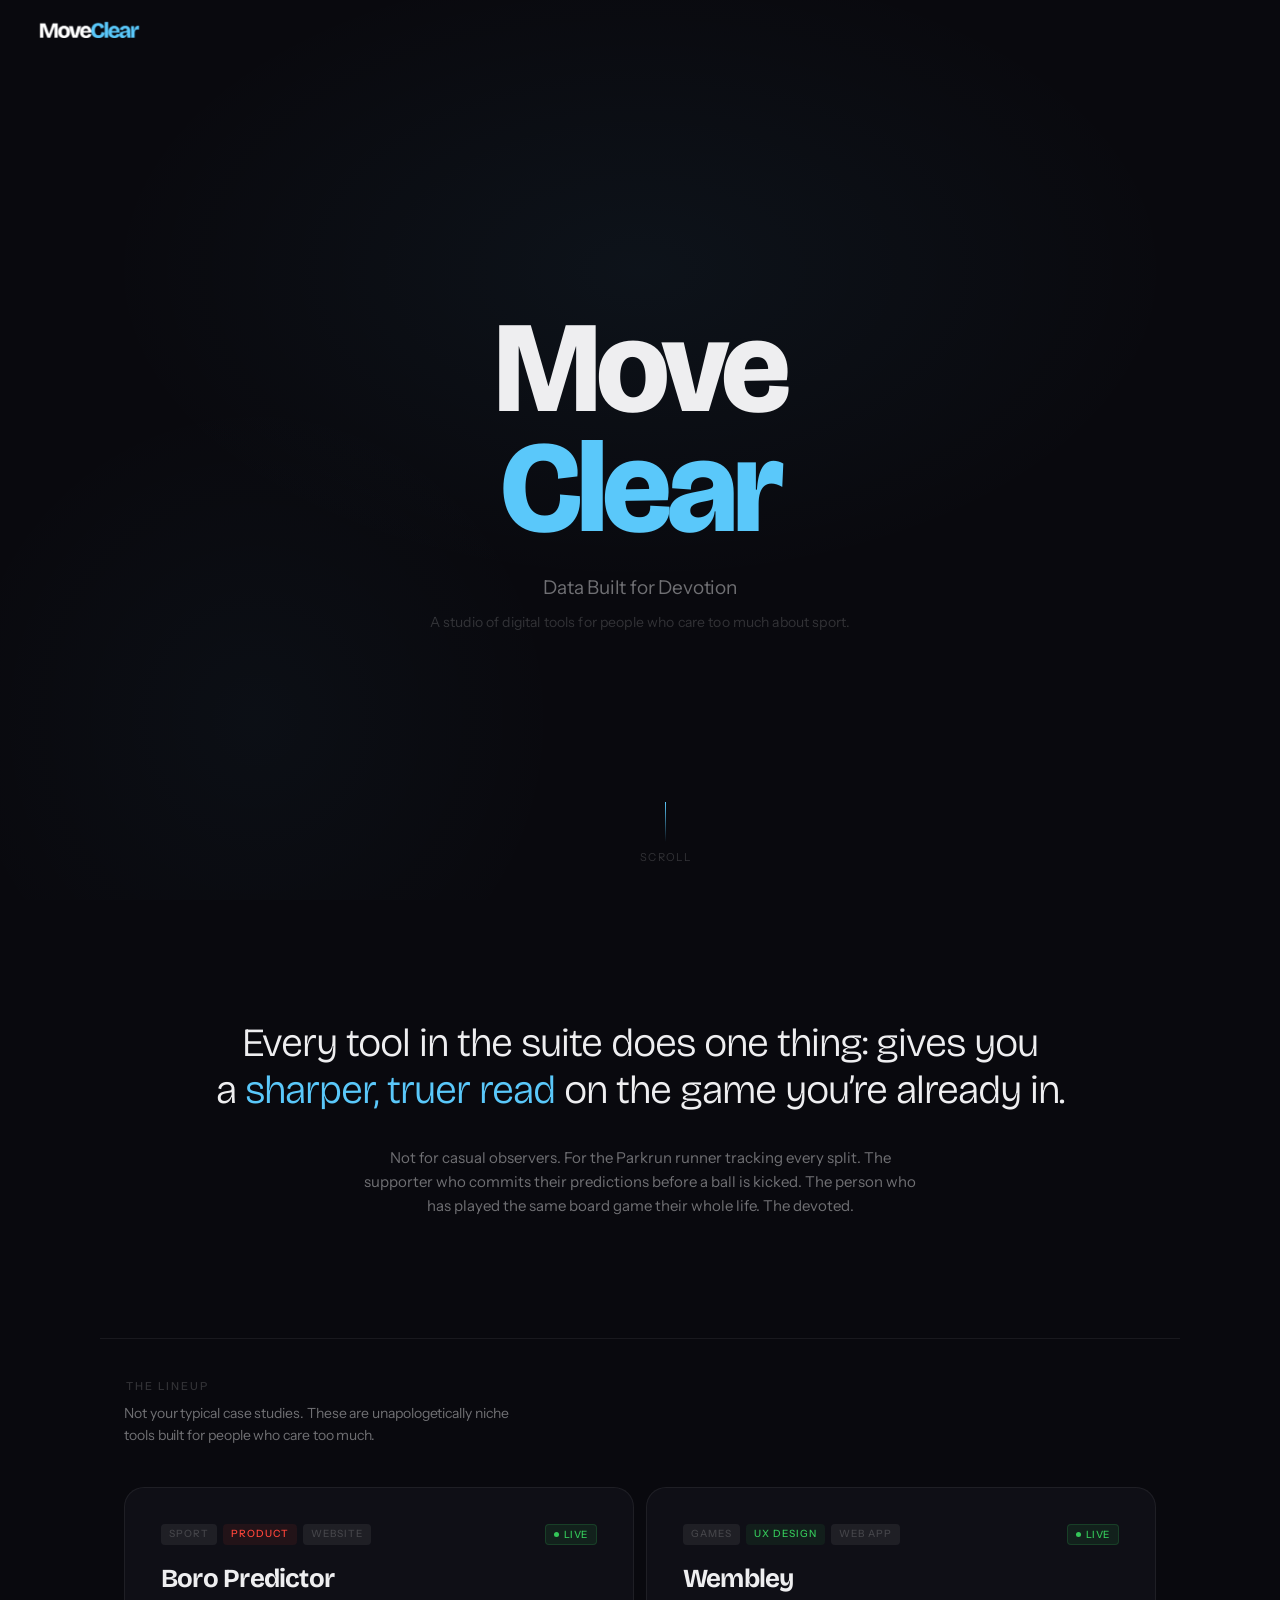
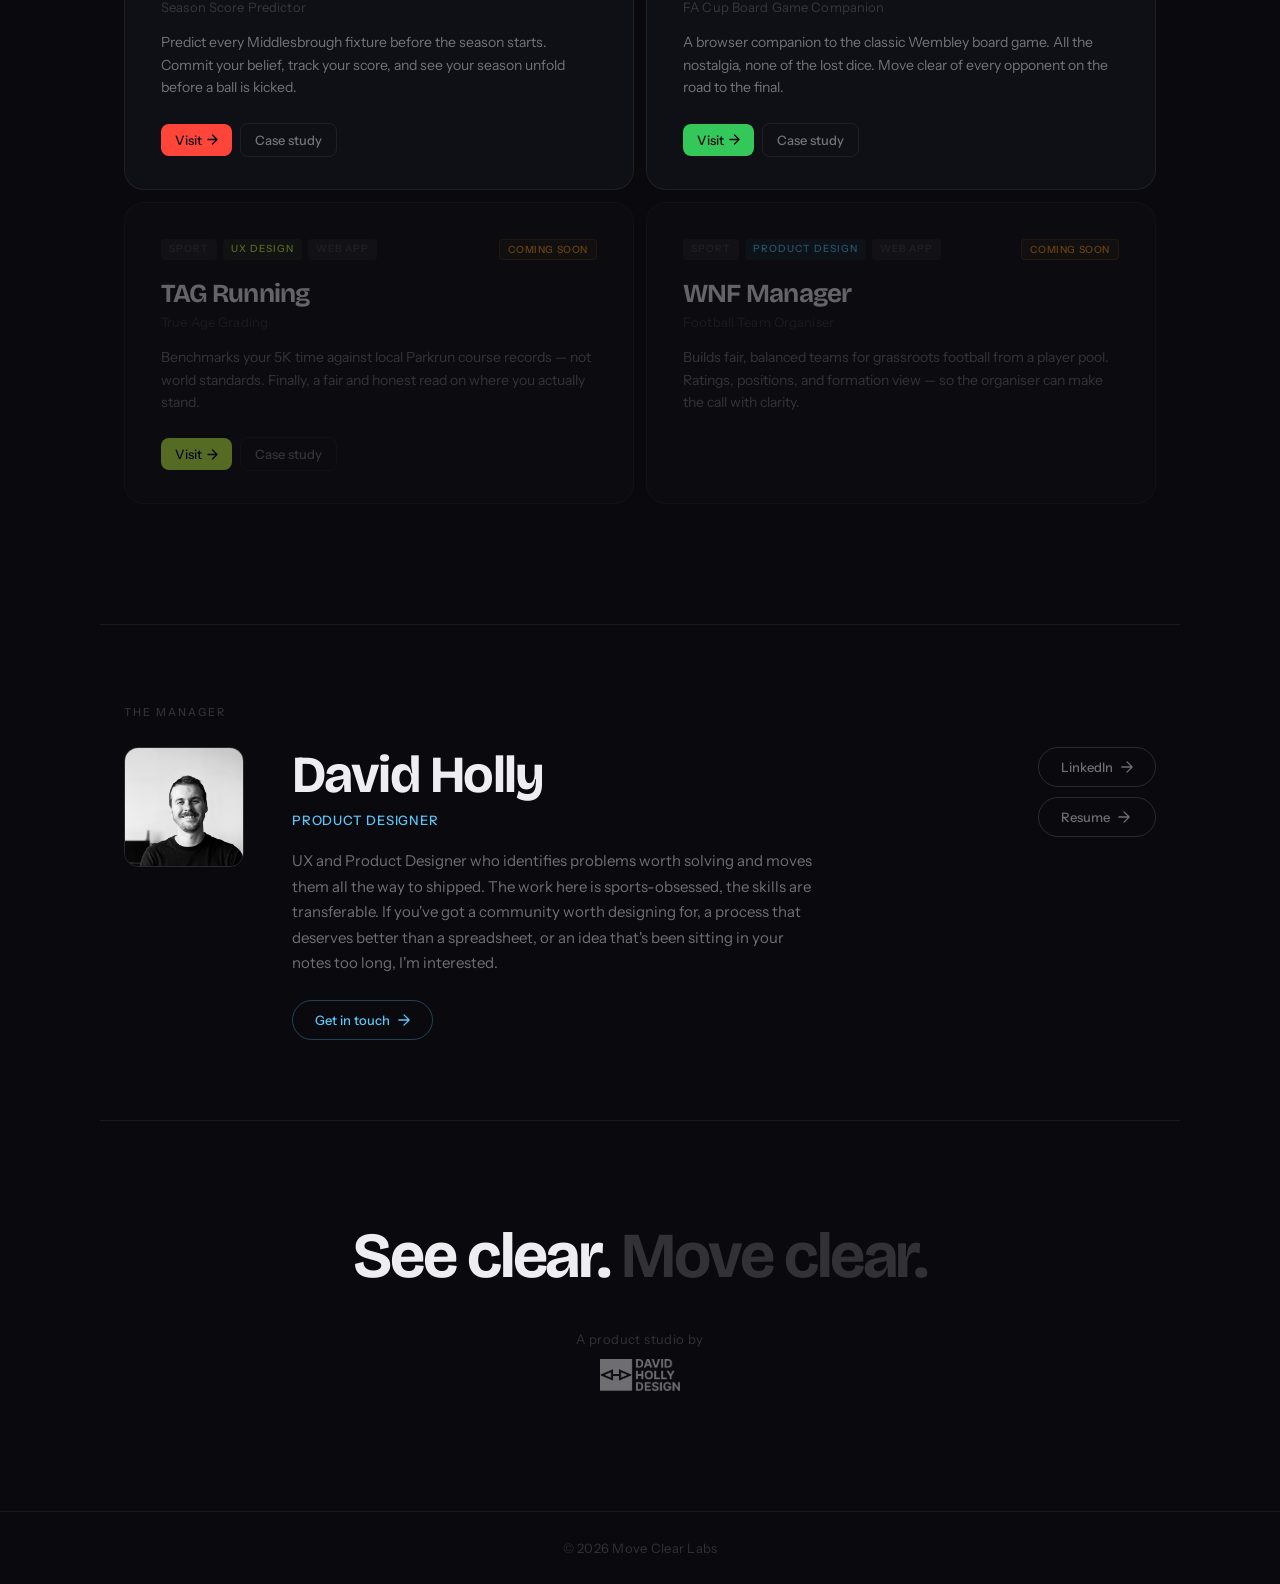
==== commit 137aa992: "Refine home page UI, add shared.css, and update case study tags - Extract shared CSS into shared.css" ====
--- a/index.html
+++ b/index.html
@@ -23,59 +23,8 @@
   <link rel="preconnect" href="https://fonts.googleapis.com">
   <link rel="preconnect" href="https://fonts.gstatic.com" crossorigin>
   <link href="https://fonts.googleapis.com/css2?family=Bricolage+Grotesque:opsz,wght@12..96,200..800&family=Instrument+Sans:wght@400;500&display=swap" rel="stylesheet">
+  <link rel="stylesheet" href="shared.css">
   <style>
-    *, *::before, *::after { box-sizing: border-box; margin: 0; padding: 0; }
-
-    :root {
-      --bg:           #09090E;
-      --bg-card:      #0F0F16;
-      --bg-card-hover:#141420;
-      --text:         #EEEEF0;
-      --text-muted:   rgba(238,238,240,0.45);
-      --text-dim:     rgba(238,238,240,0.18);
-      --blue:         #5AC8FA;
-      --border:       rgba(238,238,240,0.07);
-      --border-hover: rgba(238,238,240,0.14);
-      --radius:       14px;
-      --radius-lg:    20px;
-    }
-
-    html { scroll-behavior: smooth; }
-
-    body {
-      font-family: 'Instrument Sans', -apple-system, sans-serif;
-      background: var(--bg);
-      color: var(--text);
-      -webkit-font-smoothing: antialiased;
-      overflow-x: hidden;
-    }
-
-    /* ── NAV ──────────────────────────────────────────────────── */
-    nav {
-      position: fixed;
-      top: 0; left: 0; right: 0;
-      z-index: 100;
-      height: 60px;
-      display: flex;
-      align-items: center;
-      justify-content: space-between;
-      padding: 0 40px;
-      transition: background 0.4s ease, border-color 0.4s ease;
-      border-bottom: 1px solid transparent;
-    }
-    nav.scrolled {
-      background: rgba(9,9,14,0.82);
-      border-color: var(--border);
-      backdrop-filter: blur(20px);
-      -webkit-backdrop-filter: blur(20px);
-    }
-    .nav-mc-logo {
-      height: 16px;
-      width: auto;
-      display: block;
-      transition: opacity 0.2s;
-    }
-    .nav-mc-logo:hover { opacity: 0.8; }
 
     /* ── HERO ─────────────────────────────────────────────────── */
     .hero {
@@ -99,20 +48,9 @@
       pointer-events: none;
     }
 
-    .hero-eyebrow {
-      font-size: 11px;
-      font-weight: 500;
-      letter-spacing: 0.18em;
-      text-transform: uppercase;
-      color: var(--blue);
-      margin-bottom: 32px;
-      opacity: 0;
-      animation: fadeUp 0.8s ease 0.1s forwards;
-    }
-
     .hero-wordmark {
       font-family: 'Bricolage Grotesque', sans-serif;
-      font-size: clamp(72px, 13vw, 160px);
+      font-size: clamp(60px, 11vw, 130px);
       font-weight: 800;
       line-height: 0.92;
       letter-spacing: -0.04em;
@@ -126,8 +64,8 @@
     }
 
     .hero-tagline {
-      margin-top: 36px;
-      font-size: clamp(17px, 2.5vw, 22px);
+      margin-top: 28px;
+      font-size: clamp(15px, 2vw, 19px);
       font-weight: 400;
       color: var(--text-muted);
       letter-spacing: -0.01em;
@@ -167,10 +105,6 @@
       height: 40px;
       background: linear-gradient(to bottom, var(--blue), transparent);
       animation: pulse-line 2s ease infinite;
-    }
-    @keyframes pulse-line {
-      0%, 100% { opacity: 0.4; }
-      50% { opacity: 1; }
     }
 
     /* ── STATEMENT ────────────────────────────────────────────── */
@@ -182,7 +116,7 @@
     }
     .statement-text {
       font-family: 'Bricolage Grotesque', sans-serif;
-      font-size: clamp(28px, 4.5vw, 52px);
+      font-size: clamp(22px, 3.2vw, 40px);
       font-weight: 300;
       line-height: 1.18;
       letter-spacing: -0.025em;
@@ -230,29 +164,6 @@
       line-height: 1.55;
       letter-spacing: -0.005em;
       max-width: 400px;
-    }
-    .suite-live-badge {
-      display: inline-flex;
-      align-items: center;
-      gap: 7px;
-      font-size: 11px;
-      font-weight: 500;
-      letter-spacing: 0.06em;
-      text-transform: uppercase;
-      color: #34C759;
-      background: rgba(52,199,89,0.08);
-      border: 1px solid rgba(52,199,89,0.18);
-      border-radius: 20px;
-      padding: 6px 13px;
-      flex-shrink: 0;
-      margin-top: 2px;
-    }
-    .suite-live-dot {
-      width: 6px;
-      height: 6px;
-      border-radius: 50%;
-      background: #34C759;
-      animation: pulse-dot 2s ease infinite;
     }
     .products-grid {
       display: grid;
@@ -365,18 +276,17 @@
     .btn-visit svg, .btn-case-study svg { width: 11px; height: 11px; }
 
     .card-status-badge {
-      position: absolute;
-      top: 20px;
-      right: 20px;
       font-size: 10px;
       font-weight: 500;
       letter-spacing: 0.06em;
       text-transform: uppercase;
-      padding: 4px 10px;
-      border-radius: 20px;
+      padding: 3px 8px;
+      border-radius: 4px;
       display: inline-flex;
       align-items: center;
       gap: 5px;
+      white-space: nowrap;
+      margin-left: auto;
     }
     .card-status-badge.live {
       color: #34C759;
@@ -389,9 +299,9 @@
       border: 1px solid rgba(255,159,10,0.18);
     }
     .card-status-badge.coming-soon {
-      color: var(--text-dim);
-      background: transparent;
-      border: 1px solid var(--border);
+      color: #FF9F0A;
+      background: rgba(255,159,10,0.08);
+      border: 1px solid rgba(255,159,10,0.18);
     }
     .card-live-dot {
       width: 5px;
@@ -434,11 +344,12 @@
     .about-title { font-size: 13px; color: var(--blue); font-weight: 500; letter-spacing: 0.06em; text-transform: uppercase; margin-bottom: 20px; }
     .about-bio { font-size: 15px; line-height: 1.7; color: var(--text-muted); max-width: 520px; }
     .about-ctas { display: flex; flex-direction: column; gap: 10px; flex-shrink: 0; }
-    .about-cta { display: inline-flex; align-items: center; gap: 8px; padding: 11px 22px; border-radius: 40px; border: 1px solid var(--border-hover); color: var(--text-muted); font-size: 13px; font-weight: 500; text-decoration: none; transition: color 0.2s, border-color 0.2s; white-space: nowrap; }
+    .about-cta { display: inline-flex; align-items: center; gap: 8px; padding: 11px 22px; border-radius: 40px; border: 1px solid var(--border-hover); color: var(--text-muted); font-size: 13px; font-weight: 500; text-decoration: none; transition: color 0.2s, border-color 0.2s, background 0.2s; white-space: nowrap; }
     .about-cta:hover { color: var(--text); border-color: rgba(238,238,240,0.35); }
     .about-cta svg { width: 12px; height: 12px; transition: transform 0.2s; }
     .about-cta:hover svg { transform: translateX(3px); }
-    @media (max-width: 700px) { .about-layout { flex-direction: column; gap: 24px; align-items: flex-start; } .about-photo { width: 80px; height: 80px; } .about-ctas { flex-direction: row; flex-wrap: wrap; } }
+    .about-cta--blue { color: var(--blue); border-color: rgba(90,200,250,0.3); margin-top: 24px; }
+    .about-cta--blue:hover { color: var(--blue); border-color: rgba(90,200,250,0.6); background: rgba(90,200,250,0.06); }
 
     /* ── CODA ─────────────────────────────────────────────────── */
     .coda {
@@ -470,86 +381,35 @@
     .coda:hover .coda-line span::after { transform: scaleX(1); }
     .coda-byline {
       margin-top: 40px;
+      display: flex;
+      flex-direction: column;
+      align-items: center;
+      gap: 12px;
       font-size: 13px;
       color: var(--text-dim);
       letter-spacing: 0.03em;
     }
-    .coda-byline a {
-      color: var(--text-muted);
-      text-decoration: none;
-      border-bottom: 1px solid var(--border);
-      transition: color 0.2s, border-color 0.2s;
-    }
-    .coda-byline a:hover { color: var(--text); border-color: var(--text-muted); }
-
-    /* ── FOOTER ───────────────────────────────────────────────── */
-    footer {
-      padding: 28px 40px;
-      border-top: 1px solid var(--border);
-      display: flex;
-      align-items: center;
-      justify-content: space-between;
-    }
-    .footer-mc-logo {
-      height: 28px;
-      width: 28px;
-      border-radius: 50%;
-      display: block;
-      opacity: 0.6;
-      transition: opacity 0.2s;
-    }
-    .footer-mc-logo:hover { opacity: 1; }
-    .footer-right {
-      display: flex;
-      align-items: center;
-      gap: 20px;
-      font-size: 12px;
-      color: var(--text-dim);
-      letter-spacing: 0.02em;
-    }
-    /* ── SCROLL REVEALS ───────────────────────────────────────── */
-    .reveal {
-      opacity: 0;
-      transform: translateY(24px);
-      transition: opacity 0.7s ease, transform 0.7s ease;
-    }
-    .reveal.visible {
-      opacity: 1;
-      transform: translateY(0);
-    }
-    .reveal-delay-1 { transition-delay: 0.1s; }
-    .reveal-delay-2 { transition-delay: 0.2s; }
-    .reveal-delay-3 { transition-delay: 0.3s; }
-    .reveal-delay-4 { transition-delay: 0.4s; }
-
-    /* ── DIVIDER ──────────────────────────────────────────────── */
-    .section-divider {
-      width: 100%;
-      height: 1px;
-      background: var(--border);
-      max-width: 1080px;
-      margin: 0 auto;
-    }
-
-    /* ── ANIMATIONS ───────────────────────────────────────────── */
-    @keyframes fadeUp {
-      from { opacity: 0; transform: translateY(20px); }
-      to   { opacity: 1; transform: translateY(0); }
-    }
-    @keyframes pulse-dot {
-      0%, 100% { opacity: 1; }
-      50% { opacity: 0.3; }
-    }
+    .coda-dhd-link { border-bottom: none; line-height: 0; }
+    .coda-dhd-logo { height: 32px; width: auto; opacity: 0.45; display: block; transition: opacity 0.2s; }
+    .coda-dhd-link:hover .coda-dhd-logo { opacity: 0.8; }
+
+    /* ── FOOTER (landing override) ────────────────────────────── */
+    footer { justify-content: center; font-size: 13px; color: var(--text-dim); letter-spacing: 0.02em; }
+
+    /* ── SECTION DIVIDER (landing override) ──────────────────── */
+    .section-divider { max-width: 1080px; margin: 0 auto; }
 
     /* ── RESPONSIVE ───────────────────────────────────────────── */
     @media (max-width: 700px) {
-      nav { padding: 0 20px; }
       .products-grid { grid-template-columns: 1fr; }
       .product-card { padding: 28px 24px 24px; }
       .products-header { flex-direction: column; gap: 14px; }
       .card-actions { flex-wrap: wrap; }
-      footer { flex-direction: column; gap: 8px; text-align: center; }
+      footer { padding: 20px 24px; }
       .hero-scroll { display: none; }
+      .about-layout { flex-direction: column; gap: 24px; align-items: flex-start; }
+      .about-photo { width: 80px; height: 80px; }
+      .about-ctas { flex-direction: row; flex-wrap: wrap; }
     }
 
     @media (max-width: 500px) {
@@ -566,7 +426,6 @@
 
   <!-- HERO -->
   <section class="hero">
-    <p class="hero-eyebrow">Move Clear Labs</p>
     <h1 class="hero-wordmark">
       Move<span class="c">Clear</span>
     </h1>
@@ -597,19 +456,15 @@
         <p class="products-label">the Lineup</p>
         <p class="products-tagline">Not your typical case studies. These are unapologetically niche tools built for people who care too much.</p>
       </div>
-      <span class="suite-live-badge">
-        <span class="suite-live-dot"></span>
-        Live
-      </span>
     </div>
     <div class="products-grid">
 
       <div class="product-card reveal reveal-delay-1" data-product="predictor">
-        <span class="card-status-badge live"><span class="card-live-dot"></span>Live</span>
         <div class="card-tag-row">
-          <span class="card-tag accent">Football</span>
-          <span class="card-tag">UX Design</span>
-          <span class="card-tag">Web App</span>
+          <span class="card-tag">Sport</span>
+          <span class="card-tag accent">Product</span>
+          <span class="card-tag">Website</span>
+          <span class="card-status-badge live"><span class="card-live-dot"></span>Live</span>
         </div>
         <p class="card-name">Boro Predictor</p>
         <p class="card-subtitle">Season Score Predictor</p>
@@ -621,11 +476,11 @@
       </div>
 
       <div class="product-card reveal reveal-delay-2" data-product="wembley">
-        <span class="card-status-badge live"><span class="card-live-dot"></span>Live</span>
         <div class="card-tag-row">
-          <span class="card-tag accent">FA Cup</span>
-          <span class="card-tag">Front-End</span>
+          <span class="card-tag">Games</span>
+          <span class="card-tag accent">UX Design</span>
           <span class="card-tag">Web App</span>
+          <span class="card-status-badge live"><span class="card-live-dot"></span>Live</span>
         </div>
         <p class="card-name">Wembley</p>
         <p class="card-subtitle">FA Cup Board Game Companion</p>
@@ -636,12 +491,12 @@
         </div>
       </div>
 
-      <div class="product-card reveal reveal-delay-3" data-product="tag">
-        <span class="card-status-badge live"><span class="card-live-dot"></span>Live</span>
+      <div class="product-card locked reveal reveal-delay-3" data-product="tag">
         <div class="card-tag-row">
-          <span class="card-tag accent">Running</span>
-          <span class="card-tag">UX Design</span>
-          <span class="card-tag">Data</span>
+          <span class="card-tag">Sport</span>
+          <span class="card-tag accent">UX Design</span>
+          <span class="card-tag">Web App</span>
+          <span class="card-status-badge coming-soon">Coming Soon</span>
         </div>
         <p class="card-name">TAG Running</p>
         <p class="card-subtitle">True Age Grading</p>
@@ -653,11 +508,11 @@
       </div>
 
       <div class="product-card locked reveal reveal-delay-4" data-product="wnf">
-        <span class="card-status-badge coming-soon"><svg viewBox="0 0 11 13" fill="none" xmlns="http://www.w3.org/2000/svg" style="width:10px;height:10px"><rect x="0.65" y="5.65" width="9.7" height="6.7" rx="1.65" stroke="currentColor" stroke-width="1.3"/><path d="M2.5 5.5V3.5a3 3 0 016 0v2" stroke="currentColor" stroke-width="1.3" stroke-linecap="round"/></svg>Coming soon</span>
         <div class="card-tag-row">
-          <span class="card-tag accent">Football</span>
-          <span class="card-tag">Product Design</span>
+          <span class="card-tag">Sport</span>
+          <span class="card-tag accent">Product Design</span>
           <span class="card-tag">Web App</span>
+          <span class="card-status-badge coming-soon">Coming Soon</span>
         </div>
         <p class="card-name">WNF Manager</p>
         <p class="card-subtitle">Football Team Organiser</p>
@@ -677,15 +532,19 @@
         <div class="about-text">
           <h2 class="about-name">David Holly</h2>
           <p class="about-title">Product Designer</p>
-          <p class="about-bio">UX and Product Designer who identifies problems worth solving and moves them all the way to shipped. The work here is sports-obsessed — the skills aren't. If you've got a community worth designing for, a process that deserves better than a spreadsheet, or an idea that's been sitting in your notes too long, I'm interested.</p>
+          <p class="about-bio">UX and Product Designer who identifies problems worth solving and moves them all the way to shipped. The work here is sports-obsessed, the skills are transferable. If you've got a community worth designing for, a process that deserves better than a spreadsheet, or an idea that's been sitting in your notes too long, I'm interested.</p>
+          <a href="mailto:davidhollyux@gmail.com" class="about-cta about-cta--blue">
+            Get in touch
+            <svg viewBox="0 0 14 14" fill="none"><path d="M1 7h12M7 1l6 6-6 6" stroke="currentColor" stroke-width="1.5" stroke-linecap="round" stroke-linejoin="round"/></svg>
+          </a>
         </div>
         <div class="about-ctas">
           <a href="https://www.linkedin.com/in/davidhollydesign/" target="_blank" rel="noopener" class="about-cta">
             LinkedIn
             <svg viewBox="0 0 14 14" fill="none"><path d="M1 7h12M7 1l6 6-6 6" stroke="currentColor" stroke-width="1.5" stroke-linecap="round" stroke-linejoin="round"/></svg>
           </a>
-          <a href="mailto:davidhollyux@gmail.com" class="about-cta">
-            Get in touch
+          <a href="david-holly-cv.html" class="about-cta">
+            Resume
             <svg viewBox="0 0 14 14" fill="none"><path d="M1 7h12M7 1l6 6-6 6" stroke="currentColor" stroke-width="1.5" stroke-linecap="round" stroke-linejoin="round"/></svg>
           </a>
         </div>
@@ -700,16 +559,14 @@
       <span>See clear.</span> Move clear.
     </p>
     <p class="coda-byline reveal reveal-delay-2">
-      Move Clear Labs &mdash; a product studio by <a href="https://d4vidholly.github.io/" target="_blank" rel="noopener">DHD</a>
+      <span>A product studio by</span>
+      <a href="https://www.davidhollydesign.com" target="_blank" rel="noopener" class="coda-dhd-link"><img src="DHD_logo.png" alt="DHD" class="coda-dhd-logo"></a>
     </p>
   </section>
 
   <!-- FOOTER -->
   <footer>
-    <a href="#"><img src="MC_round.png" alt="Move Clear" class="footer-mc-logo"></a>
-    <span class="footer-right">
-      <span>&copy; 2026 Move Clear Labs</span>
-    </span>
+    <span>&copy; 2026 Move Clear Labs</span>
   </footer>
 
   <script>
--- a/shared.css
+++ b/shared.css
@@ -0,0 +1,249 @@
+/* ── RESET & BASE ─────────────────────────────────────────── */
+*, *::before, *::after { box-sizing: border-box; margin: 0; padding: 0; }
+
+:root {
+  --bg:            #09090E;
+  --bg-card:       #0F0F16;
+  --bg-card-hover: #141420;
+  --text:          #EEEEF0;
+  --text-muted:    rgba(238,238,240,0.45);
+  --text-dim:      rgba(238,238,240,0.18);
+  --blue:          #5AC8FA;
+  --border:        rgba(238,238,240,0.07);
+  --border-hover:  rgba(238,238,240,0.14);
+  --radius:        14px;
+  --radius-lg:     20px;
+}
+
+html { scroll-behavior: smooth; }
+
+body {
+  font-family: 'Instrument Sans', -apple-system, sans-serif;
+  background: var(--bg);
+  color: var(--text);
+  -webkit-font-smoothing: antialiased;
+  overflow-x: hidden;
+}
+
+/* ── NAV ──────────────────────────────────────────────────── */
+nav {
+  position: fixed;
+  top: 0; left: 0; right: 0;
+  z-index: 100;
+  height: 60px;
+  display: flex;
+  align-items: center;
+  justify-content: space-between;
+  padding: 0 40px;
+  transition: background 0.4s ease, border-color 0.4s ease;
+  border-bottom: 1px solid transparent;
+}
+nav.scrolled {
+  background: rgba(9,9,14,0.85);
+  border-color: var(--border);
+  backdrop-filter: blur(20px);
+  -webkit-backdrop-filter: blur(20px);
+}
+.nav-mc-logo { height: 16px; width: auto; display: block; transition: opacity 0.2s; }
+.nav-mc-logo:hover { opacity: 0.8; }
+
+/* Case study nav back + CTA */
+.nav-back { display: flex; align-items: center; gap: 8px; text-decoration: none; color: var(--text-muted); font-size: 13px; transition: color 0.2s, opacity 0.2s; }
+.nav-back:hover { color: var(--text); opacity: 0.8; }
+.nav-back svg { width: 14px; height: 14px; }
+.nav-cta { display: inline-flex; align-items: center; gap: 6px; padding: 7px 16px; border-radius: 40px; border: 1px solid rgba(var(--accent-rgb), 0.35); color: var(--accent); font-size: 12px; font-weight: 500; letter-spacing: 0.02em; text-decoration: none; transition: background 0.2s, border-color 0.2s; }
+.nav-cta:hover { background: rgba(var(--accent-rgb), 0.08); border-color: rgba(var(--accent-rgb), 0.6); }
+.nav-cta svg { width: 12px; height: 12px; }
+
+/* ── CASE STUDY HERO ──────────────────────────────────────── */
+.case-hero { padding: 140px 24px 100px; max-width: 900px; margin: 0 auto; }
+.hero-tags { display: flex; gap: 8px; flex-wrap: wrap; margin-bottom: 36px; }
+.tag { font-size: 11px; font-weight: 500; letter-spacing: 0.14em; text-transform: uppercase; padding: 5px 12px; border-radius: 40px; border: 1px solid var(--border); color: var(--text-muted); white-space: nowrap; }
+.tag.accent { color: var(--accent); border-color: rgba(var(--accent-rgb), 0.3); background: rgba(var(--accent-rgb), 0.06); }
+.tag.live { color: #30D158; border-color: rgba(48,209,88,0.3); background: rgba(48,209,88,0.06); }
+.tag.coming-soon { color: #FF9F0A; border-color: rgba(255,159,10,0.3); background: rgba(255,159,10,0.06); }
+.hero-name { font-family: 'Bricolage Grotesque', sans-serif; font-size: clamp(56px, 10vw, 112px); font-weight: 800; line-height: 0.92; letter-spacing: -0.04em; color: var(--text); opacity: 0; animation: fadeUp 0.9s ease 0.1s forwards; }
+.hero-name span { color: var(--accent); }
+.hero-subtitle { margin-top: 20px; font-family: 'Bricolage Grotesque', sans-serif; font-size: clamp(18px, 2.8vw, 28px); font-weight: 300; color: var(--text-muted); letter-spacing: -0.02em; opacity: 0; animation: fadeUp 0.9s ease 0.25s forwards; }
+.hero-intro { margin-top: 28px; font-size: 17px; line-height: 1.65; color: var(--text-muted); max-width: 620px; opacity: 0; animation: fadeUp 0.9s ease 0.4s forwards; }
+.hero-meta { display: flex; gap: 40px; flex-wrap: wrap; margin-top: 48px; padding-top: 32px; border-top: 1px solid var(--border); opacity: 0; animation: fadeUp 0.9s ease 0.55s forwards; }
+.hero-meta-label { font-size: 10px; font-weight: 500; letter-spacing: 0.16em; text-transform: uppercase; color: var(--text-dim); margin-bottom: 6px; }
+.hero-meta-value { font-size: 14px; font-weight: 500; color: var(--text-muted); }
+.hero-divider { margin-top: 64px; width: 100%; height: 1px; background: linear-gradient(90deg, var(--accent), transparent); opacity: 0.25; }
+
+/* ── IMAGES ───────────────────────────────────────────────── */
+.hero-image { max-width: 1080px; margin: 0 auto; padding: 0 24px 48px; }
+.hero-image img { width: 100%; border-radius: var(--radius-lg); border: 1px solid var(--border); display: block; }
+
+.inline-image { max-width: 900px; margin: 0 auto; padding: 0 24px 80px; }
+.inline-image img { width: 100%; border-radius: var(--radius-lg); border: 1px solid var(--border); display: block; }
+.inline-image figcaption { margin-top: 12px; font-size: 12px; color: var(--text-dim); text-align: center; letter-spacing: 0.02em; }
+
+.image-grid { max-width: 900px; margin: 0 auto; padding: 0 24px 80px; display: grid; grid-template-columns: repeat(2, 1fr); gap: 12px; }
+.image-grid figure { border-radius: var(--radius); border: 1px solid var(--border); overflow: hidden; }
+.image-grid img { width: 100%; display: block; }
+.image-grid figcaption { padding: 10px 14px; font-size: 12px; color: var(--text-dim); background: var(--bg-card); border-top: 1px solid var(--border); }
+
+/* ── CONTENT SECTIONS ─────────────────────────────────────── */
+.content-section { max-width: 900px; margin: 0 auto; padding: 0 24px 100px; }
+.section-eyebrow { font-size: 11px; font-weight: 500; letter-spacing: 0.18em; text-transform: uppercase; color: var(--accent); margin-bottom: 28px; }
+.section-heading { font-family: 'Bricolage Grotesque', sans-serif; font-size: clamp(28px, 4vw, 44px); font-weight: 700; letter-spacing: -0.03em; line-height: 1.1; color: var(--text); margin-bottom: 48px; }
+.section-intro { font-size: 16px; line-height: 1.7; color: var(--text-muted); max-width: 640px; margin-bottom: 40px; margin-top: -24px; }
+.section-divider { width: 100%; height: 1px; background: var(--border); max-width: 900px; margin: 0 auto 100px; }
+
+/* ── CHALLENGE GRID ───────────────────────────────────────── */
+.challenge-grid { display: grid; grid-template-columns: repeat(2, 1fr); gap: 16px; }
+.challenge-card { background: var(--bg-card); border: 1px solid var(--border); border-radius: var(--radius-lg); padding: 32px; position: relative; overflow: hidden; }
+.challenge-card::before { content: ''; position: absolute; top: 0; left: 0; right: 0; height: 2px; background: linear-gradient(90deg, var(--accent), transparent); opacity: 0.4; }
+.challenge-num { font-family: 'Bricolage Grotesque', sans-serif; font-size: 48px; font-weight: 800; color: rgba(var(--accent-rgb), 0.1); line-height: 1; margin-bottom: 16px; letter-spacing: -0.04em; }
+.challenge-title { font-family: 'Bricolage Grotesque', sans-serif; font-size: 18px; font-weight: 600; letter-spacing: -0.02em; color: var(--text); margin-bottom: 10px; }
+.challenge-desc { font-size: 14px; line-height: 1.65; color: var(--text-muted); }
+
+/* ── APPROACH ─────────────────────────────────────────────── */
+.approach-list { display: flex; flex-direction: column; }
+.approach-item { display: grid; grid-template-columns: 80px 1fr; gap: 24px; padding: 40px 0; border-bottom: 1px solid var(--border); }
+.approach-item:first-child { border-top: 1px solid var(--border); }
+.approach-num { font-family: 'Bricolage Grotesque', sans-serif; font-size: 64px; font-weight: 800; color: var(--text-dim); line-height: 1; letter-spacing: -0.05em; }
+.approach-title { font-family: 'Bricolage Grotesque', sans-serif; font-size: 22px; font-weight: 600; letter-spacing: -0.02em; color: var(--text); margin-bottom: 10px; }
+.approach-desc { font-size: 15px; line-height: 1.65; color: var(--text-muted); }
+.approach-visuals { margin-top: 20px; display: grid; grid-template-columns: repeat(2, 1fr); gap: 12px; }
+.approach-visuals figure { border-radius: var(--radius); border: 1px solid var(--border); overflow: hidden; }
+.approach-visuals img { width: 100%; display: block; }
+.approach-visuals figcaption { padding: 10px 14px; font-size: 12px; color: var(--text-dim); background: var(--bg-card); border-top: 1px solid var(--border); letter-spacing: 0.02em; }
+.approach-visual-full { margin-top: 12px; border-radius: var(--radius); border: 1px solid var(--border); overflow: hidden; }
+.approach-visual-full img { width: 100%; display: block; }
+.approach-visual-full figcaption { padding: 10px 14px; font-size: 12px; color: var(--text-dim); background: var(--bg-card); border-top: 1px solid var(--border); letter-spacing: 0.02em; }
+
+/* ── FEATURES ─────────────────────────────────────────────── */
+.features-grid { display: grid; grid-template-columns: repeat(2, 1fr); gap: 12px; }
+.feature-card { background: var(--bg-card); border: 1px solid var(--border); border-top: 2px solid rgba(var(--accent-rgb), 0.5); border-radius: var(--radius-lg); padding: 28px; }
+.feature-title { font-family: 'Bricolage Grotesque', sans-serif; font-size: 17px; font-weight: 600; letter-spacing: -0.02em; color: var(--text); margin-bottom: 8px; }
+.feature-desc { font-size: 14px; line-height: 1.6; color: var(--text-muted); }
+
+/* ── NEXT STEPS ───────────────────────────────────────────── */
+.next-steps { display: flex; flex-direction: column; }
+.next-step { display: flex; gap: 20px; align-items: flex-start; padding: 24px 0; border-bottom: 1px solid var(--border); }
+.next-step:first-child { border-top: 1px solid var(--border); }
+.step-dot { width: 8px; height: 8px; border-radius: 50%; background: var(--accent); margin-top: 7px; flex-shrink: 0; }
+.step-dot.wip { background: rgba(var(--accent-rgb), 0.4); border: 1px solid var(--accent); }
+.step-title { font-size: 16px; font-weight: 500; color: var(--text); margin-bottom: 4px; }
+.step-desc { font-size: 14px; line-height: 1.6; color: var(--text-muted); }
+
+/* ── DISCOVERY ────────────────────────────────────────────── */
+.discovery-grid { display: grid; grid-template-columns: repeat(2, 1fr); gap: 16px; }
+.discovery-card { background: var(--bg-card); border: 1px solid var(--border); border-radius: var(--radius-lg); padding: 32px; }
+.discovery-icon { font-size: 22px; margin-bottom: 16px; }
+.discovery-title { font-family: 'Bricolage Grotesque', sans-serif; font-size: 17px; font-weight: 600; letter-spacing: -0.02em; color: var(--text); margin-bottom: 10px; }
+.discovery-desc { font-size: 14px; line-height: 1.65; color: var(--text-muted); }
+
+/* ── OPPORTUNITY ──────────────────────────────────────────── */
+.opportunity-list { display: grid; grid-template-columns: repeat(2, 1fr); gap: 16px; }
+.opportunity-item { padding: 28px; background: var(--bg-card); border: 1px solid var(--border); border-radius: var(--radius-lg); position: relative; overflow: hidden; }
+.opportunity-item::before { content: ''; position: absolute; top: 0; left: 0; right: 0; height: 2px; background: linear-gradient(90deg, var(--accent), transparent); opacity: 0.35; }
+.opportunity-icon { font-size: 20px; margin-bottom: 14px; }
+.opportunity-title { font-family: 'Bricolage Grotesque', sans-serif; font-size: 16px; font-weight: 600; letter-spacing: -0.02em; color: var(--text); margin-bottom: 8px; }
+.opportunity-desc { font-size: 13px; line-height: 1.65; color: var(--text-muted); }
+
+/* ── DECISION CALLOUT ─────────────────────────────────────── */
+.decision-callout { margin-top: 20px; padding: 18px 22px; background: rgba(var(--accent-rgb), 0.04); border: 1px solid rgba(var(--accent-rgb), 0.15); border-left: 3px solid var(--accent); border-radius: 0 var(--radius) var(--radius) 0; }
+.decision-callout-label { font-size: 10px; font-weight: 500; letter-spacing: 0.14em; text-transform: uppercase; color: var(--accent); margin-bottom: 8px; }
+.decision-callout-text { font-size: 14px; line-height: 1.6; color: var(--text-muted); }
+
+/* ── RESEARCH ─────────────────────────────────────────────── */
+.research-eyebrow { font-size: 11px; font-weight: 500; letter-spacing: 0.14em; text-transform: uppercase; color: var(--text-dim); margin-top: 48px; margin-bottom: 20px; }
+.research-quotes { margin-top: 40px; display: grid; grid-template-columns: repeat(2, 1fr); gap: 12px; }
+.research-quote { background: var(--bg-card); border: 1px solid var(--border); border-left: 3px solid rgba(var(--accent-rgb), 0.4); border-radius: var(--radius); padding: 24px 28px; }
+.research-quote-text { font-size: 14px; line-height: 1.65; color: var(--text-muted); font-style: italic; margin-bottom: 14px; }
+.research-quote-text::before { content: '\201C'; }
+.research-quote-text::after  { content: '\201D'; }
+.research-quote-source { font-size: 11px; letter-spacing: 0.08em; text-transform: uppercase; color: var(--text-dim); }
+
+/* ── QUOTES ───────────────────────────────────────────────── */
+.quotes-list { display: flex; flex-direction: column; gap: 16px; }
+.quote-block { background: var(--bg-card); border: 1px solid var(--border); border-left: 3px solid var(--accent); border-radius: var(--radius); padding: 28px 32px; }
+.quote-text { font-family: 'Bricolage Grotesque', sans-serif; font-size: clamp(17px, 2.2vw, 22px); font-weight: 300; line-height: 1.45; letter-spacing: -0.02em; color: var(--text); margin-bottom: 16px; }
+.quote-text::before { content: '\201C'; }
+.quote-text::after  { content: '\201D'; }
+.quote-author { font-size: 12px; color: var(--text-dim); letter-spacing: 0.08em; text-transform: uppercase; }
+
+/* ── REFLECTIONS ──────────────────────────────────────────── */
+.reflection-list { display: flex; flex-direction: column; }
+.reflection-item { display: grid; grid-template-columns: 44px 1fr; gap: 20px; padding: 36px 0; border-bottom: 1px solid var(--border); }
+.reflection-item:first-child { border-top: 1px solid var(--border); }
+.reflection-marker { font-family: 'Bricolage Grotesque', sans-serif; font-size: 22px; font-weight: 800; color: var(--text-dim); line-height: 1.3; }
+.reflection-title { font-family: 'Bricolage Grotesque', sans-serif; font-size: 20px; font-weight: 600; letter-spacing: -0.02em; color: var(--text); margin-bottom: 8px; }
+.reflection-desc { font-size: 15px; line-height: 1.65; color: var(--text-muted); }
+
+/* ── SUBSECTION ───────────────────────────────────────────── */
+.subsection-label { font-family: 'Bricolage Grotesque', sans-serif; font-size: 20px; font-weight: 700; letter-spacing: -0.02em; color: var(--text); margin-bottom: 20px; padding-bottom: 16px; border-bottom: 1px solid var(--border); }
+.subsection-spacer { margin-top: 60px; }
+
+/* ── CASE CTA ─────────────────────────────────────────────── */
+.case-cta { max-width: 900px; margin: 0 auto; padding: 0 24px 140px; text-align: center; }
+.cta-heading { font-family: 'Bricolage Grotesque', sans-serif; font-size: clamp(32px, 5vw, 56px); font-weight: 700; letter-spacing: -0.03em; line-height: 1.1; color: var(--text); margin-bottom: 20px; }
+.cta-sub { font-size: 16px; color: var(--text-muted); margin-bottom: 40px; }
+.cta-btn { display: inline-flex; align-items: center; gap: 8px; padding: 14px 32px; border-radius: 40px; background: var(--accent); color: #09090E; font-size: 15px; font-weight: 600; text-decoration: none; transition: opacity 0.2s, transform 0.2s; letter-spacing: -0.01em; }
+.cta-btn:hover { opacity: 0.88; transform: translateY(-1px); }
+.cta-btn svg { width: 16px; height: 16px; }
+
+/* ── FOOTER ───────────────────────────────────────────────── */
+footer { border-top: 1px solid var(--border); padding: 28px 40px; display: flex; align-items: center; justify-content: space-between; }
+.footer-left { font-family: 'Bricolage Grotesque', sans-serif; font-size: 15px; font-weight: 700; letter-spacing: -0.03em; }
+.footer-left .c { color: var(--blue); }
+.footer-right { display: flex; align-items: center; gap: 20px; font-size: 13px; color: var(--text-dim); letter-spacing: 0.02em; }
+.footer-dhd-logo { height: 12px; width: auto; opacity: 0.35; display: block; transition: opacity 0.2s; }
+.footer-dhd-link { border-bottom: none; line-height: 0; }
+.footer-dhd-link:hover .footer-dhd-logo { opacity: 0.7; }
+
+/* ── CHAPTER NAV ──────────────────────────────────────────── */
+.chapter-nav { position: sticky; top: 60px; z-index: 90; background: rgba(9,9,14,0.88); border-bottom: 1px solid var(--border); backdrop-filter: blur(20px); -webkit-backdrop-filter: blur(20px); opacity: 0; transform: translateY(-4px); transition: opacity 0.3s ease, transform 0.3s ease; pointer-events: none; }
+.chapter-nav.visible { opacity: 1; transform: translateY(0); pointer-events: auto; }
+.chapter-nav-inner { display: flex; overflow-x: auto; scrollbar-width: none; max-width: 920px; margin: 0 auto; padding: 0 24px; }
+.chapter-nav-inner::-webkit-scrollbar { display: none; }
+.chapter-nav-item { display: flex; align-items: center; padding: 13px 14px; font-size: 12px; font-weight: 500; letter-spacing: 0.04em; color: var(--text-dim); text-decoration: none; white-space: nowrap; border-bottom: 2px solid transparent; transition: color 0.2s, border-color 0.2s; position: relative; top: 1px; flex-shrink: 0; }
+.chapter-nav-item:hover { color: var(--text-muted); }
+.chapter-nav-item.active { color: var(--accent); border-bottom-color: var(--accent); }
+
+/* ── NEXT PROJECT ─────────────────────────────────────────── */
+.next-project { border-top: 1px solid var(--border); padding: 36px 40px; display: flex; align-items: center; justify-content: space-between; max-width: 100%; }
+.next-project-label { font-size: 11px; font-weight: 500; letter-spacing: 0.14em; text-transform: uppercase; color: var(--text-dim); }
+.next-project-link { display: inline-flex; align-items: center; gap: 10px; font-family: 'Bricolage Grotesque', sans-serif; font-size: 22px; font-weight: 700; letter-spacing: -0.02em; color: var(--text); text-decoration: none; transition: color 0.2s; }
+.next-project-link:hover { color: var(--accent); }
+.next-project-link svg { width: 18px; height: 18px; transition: transform 0.2s; }
+.next-project-link:hover svg { transform: translateX(4px); }
+
+/* ── REVEALS ──────────────────────────────────────────────── */
+.reveal { opacity: 0; transform: translateY(22px); transition: opacity 0.7s ease, transform 0.7s ease; }
+.reveal.visible { opacity: 1; transform: none; }
+.reveal-delay-1 { transition-delay: 0.1s; }
+.reveal-delay-2 { transition-delay: 0.2s; }
+.reveal-delay-3 { transition-delay: 0.3s; }
+.reveal-delay-4 { transition-delay: 0.4s; }
+
+/* ── ANIMATIONS ───────────────────────────────────────────── */
+@keyframes fadeUp {
+  from { opacity: 0; transform: translateY(20px); }
+  to   { opacity: 1; transform: translateY(0); }
+}
+@keyframes pulse-dot {
+  0%, 100% { opacity: 1; }
+  50% { opacity: 0.3; }
+}
+@keyframes pulse-line {
+  0%, 100% { opacity: 0.4; }
+  50% { opacity: 1; }
+}
+
+/* ── RESPONSIVE ───────────────────────────────────────────── */
+@media (max-width: 700px) {
+  nav { padding: 0 20px; }
+  .discovery-grid, .challenge-grid, .opportunity-list, .approach-visuals,
+  .research-quotes, .image-grid { grid-template-columns: 1fr; }
+  .features-grid { grid-template-columns: 1fr; }
+  .approach-item { grid-template-columns: 56px 1fr; }
+  .approach-num { font-size: 44px; }
+  .reflection-item { grid-template-columns: 32px 1fr; }
+  .problem-item { grid-template-columns: 36px 1fr; }
+  .next-project { padding: 28px 20px; }
+  footer { flex-direction: column; gap: 8px; text-align: center; }
+}
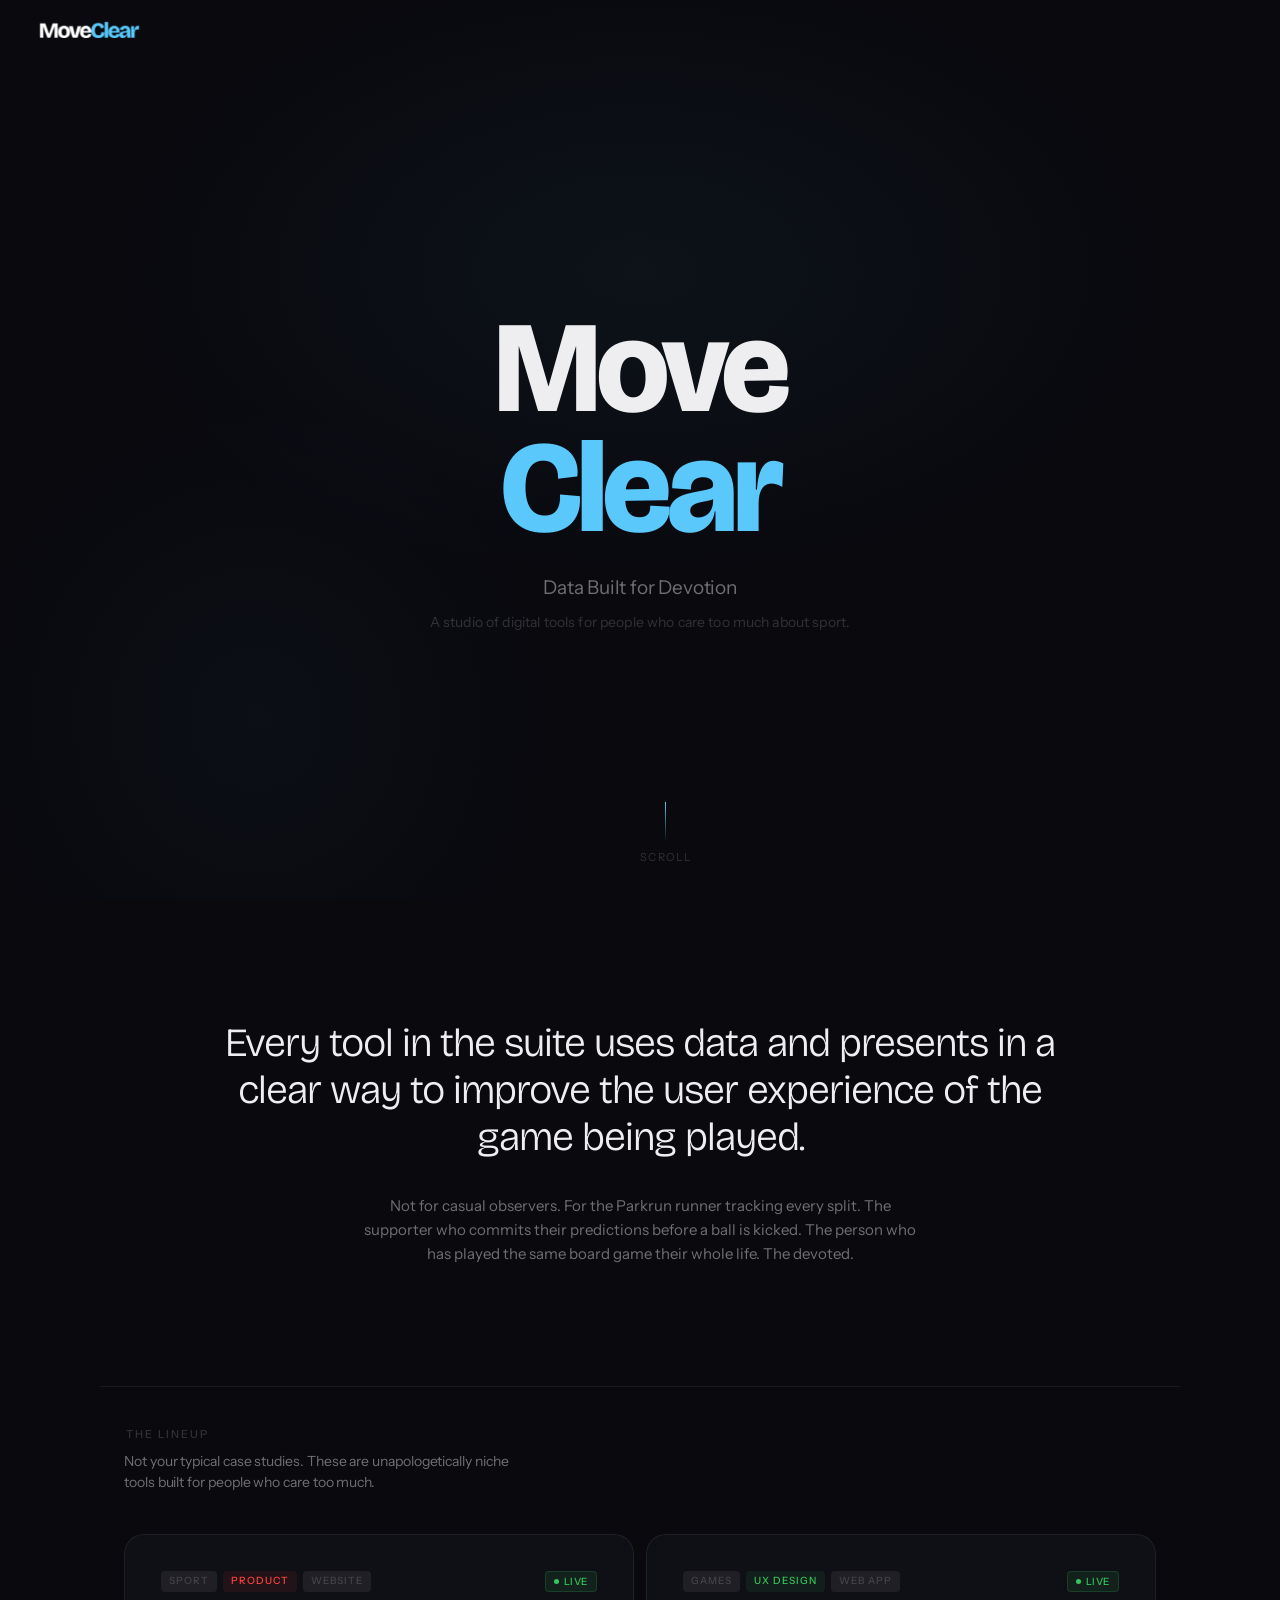
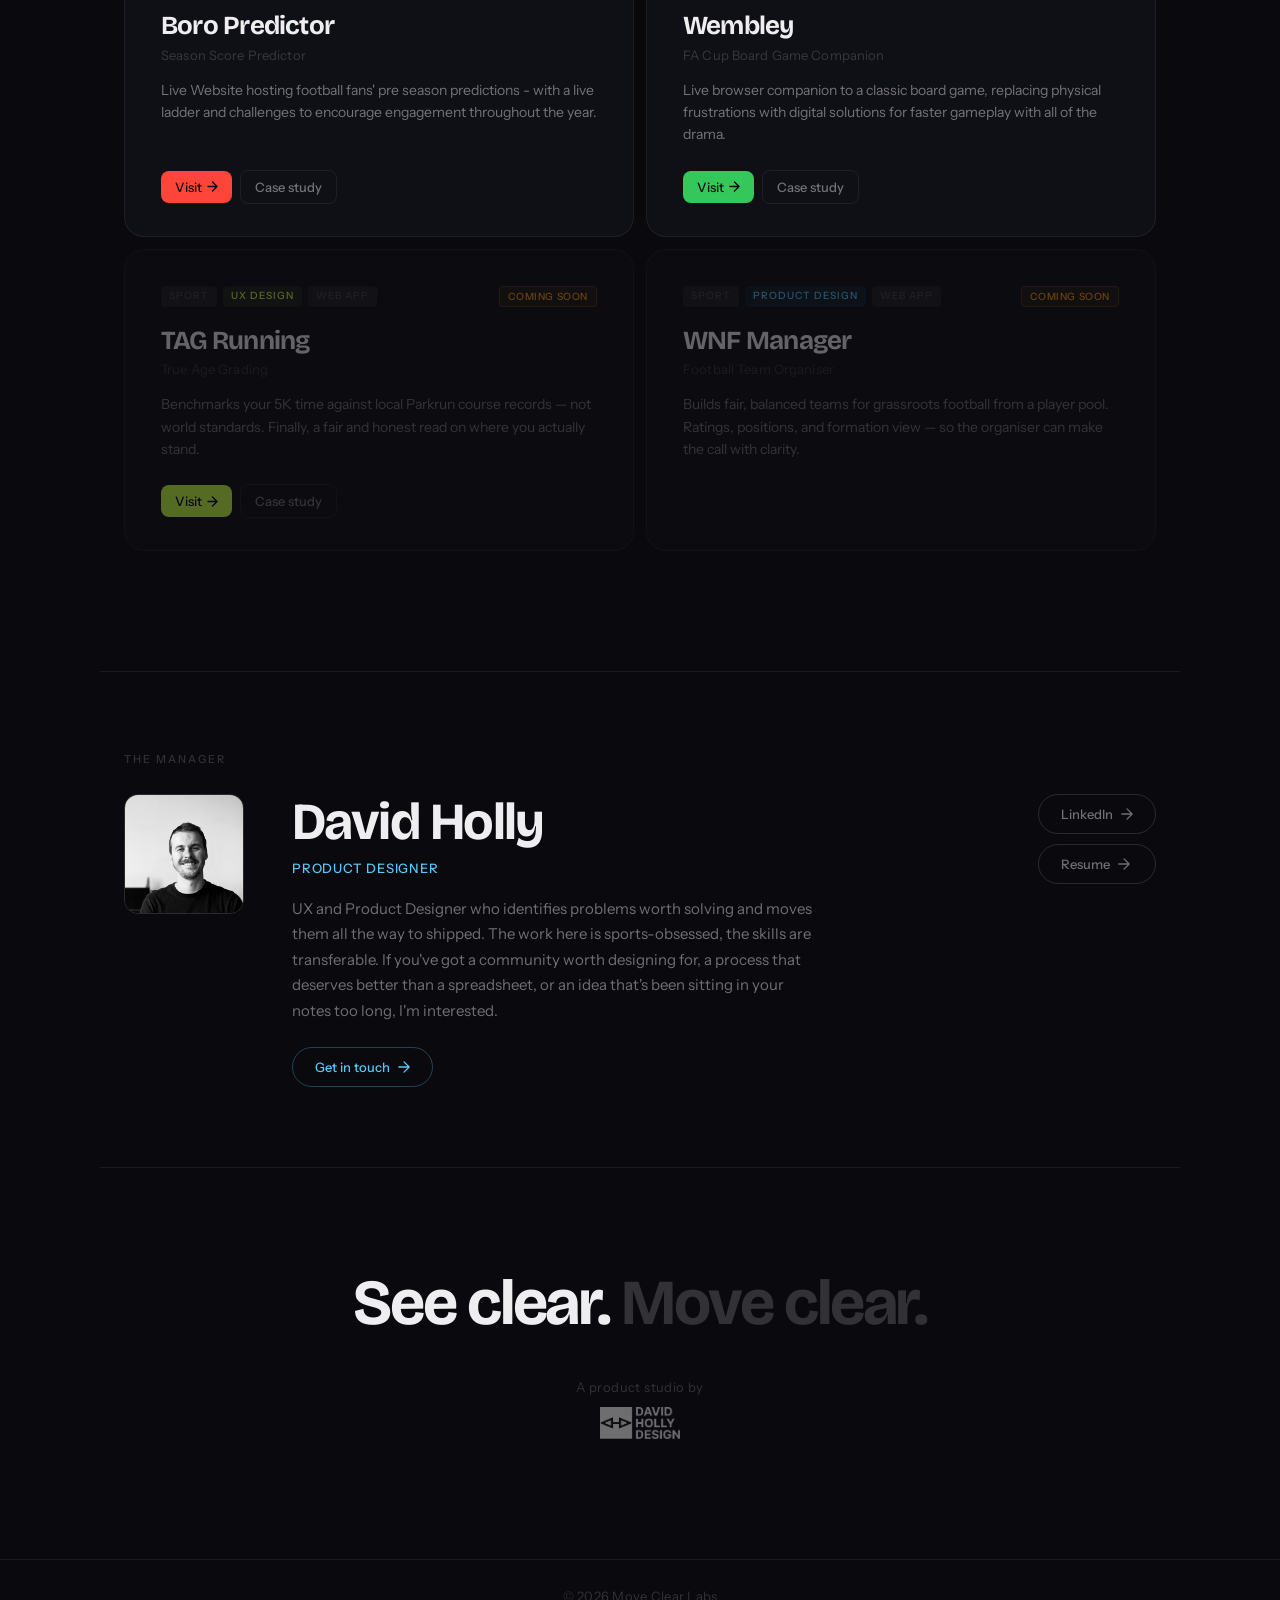
==== commit 877f4fc2: "Rewrite Wembley case study and add image assets Full structural rewrite of moveclear-wembley.html to" ====
--- a/index.html
+++ b/index.html
@@ -440,7 +440,7 @@
   <!-- STATEMENT -->
   <section class="statement">
     <p class="statement-text reveal">
-      Every tool in the suite does one thing: gives you a&nbsp;<em>sharper, truer read</em> on the game you&rsquo;re already in.
+      Every tool in the suite uses data and presents in a clear way to improve the user experience of the game being played.
     </p>
     <p class="statement-meta reveal reveal-delay-2">
       Not for casual observers. For the Parkrun runner tracking every split. The supporter who commits their predictions before a ball is kicked. The person who has played the same board game their whole life. The devoted.
@@ -468,7 +468,7 @@
         </div>
         <p class="card-name">Boro Predictor</p>
         <p class="card-subtitle">Season Score Predictor</p>
-        <p class="card-desc">Predict every Middlesbrough fixture before the season starts. Commit your belief, track your score, and see your season unfold before a ball is kicked.</p>
+        <p class="card-desc">Live Website hosting football fans' pre season predictions - with a live ladder and challenges to encourage engagement throughout the year.</p>
         <div class="card-actions">
           <a class="btn-visit" href="https://d4vidholly.github.io/Boro-Predictor-2526/landing/" target="_blank" rel="noopener">Visit <svg viewBox="0 0 11 11" fill="none" xmlns="http://www.w3.org/2000/svg"><path d="M1 5.5h9M5.5 1l4.5 4.5-4.5 4.5" stroke="currentColor" stroke-width="1.4" stroke-linecap="round" stroke-linejoin="round"/></svg></a>
           <a class="btn-case-study" href="moveclear-predictor.html">Case study</a>
@@ -484,7 +484,7 @@
         </div>
         <p class="card-name">Wembley</p>
         <p class="card-subtitle">FA Cup Board Game Companion</p>
-        <p class="card-desc">A browser companion to the classic Wembley board game. All the nostalgia, none of the lost dice. Move clear of every opponent on the road to the final.</p>
+        <p class="card-desc">Live browser companion to a classic board game, replacing physical frustrations with digital solutions for faster gameplay with all of the drama.</p>
         <div class="card-actions">
           <a class="btn-visit" href="https://d4vidholly.github.io/wembley-game/" target="_blank" rel="noopener">Visit <svg viewBox="0 0 11 11" fill="none" xmlns="http://www.w3.org/2000/svg"><path d="M1 5.5h9M5.5 1l4.5 4.5-4.5 4.5" stroke="currentColor" stroke-width="1.4" stroke-linecap="round" stroke-linejoin="round"/></svg></a>
           <a class="btn-case-study" href="moveclear-wembley.html">Case study</a>
